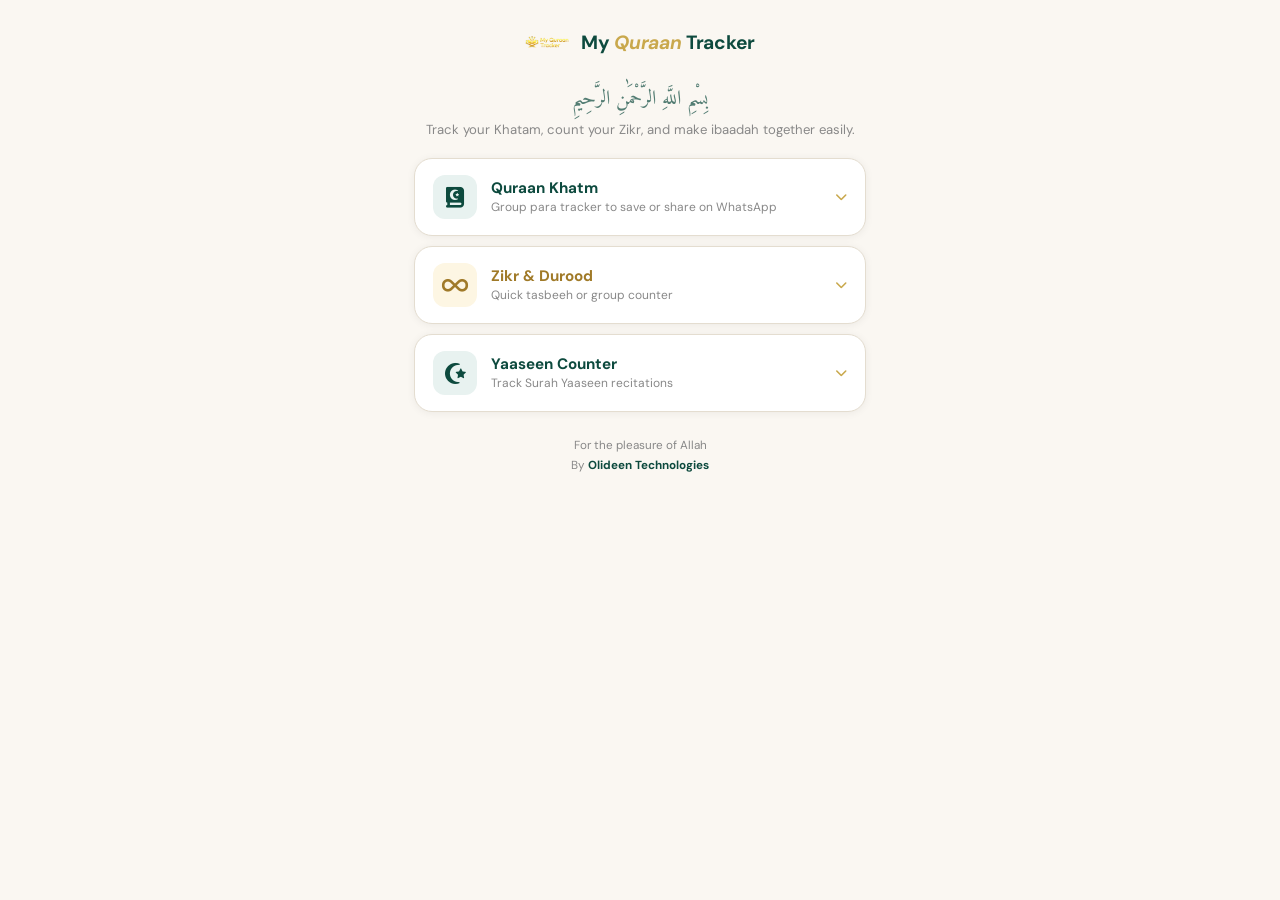
==== index.html @ 9ccf933b "khatm -> khatam WA message" ====
<!DOCTYPE html>
<html lang="en">
<head>
  <meta charset="UTF-8">
  <title>My Quraan Tracker</title>
  <meta name="viewport" content="width=device-width, initial-scale=1.0, maximum-scale=1.0, user-scalable=no, viewport-fit=cover">
  <meta name="description" content="Track your Quraan Khatm and Zikr with family — simple, free, no app needed.">
  <meta property="og:title" content="My Quraan Tracker">
  <meta property="og:description" content="Organise your group Khatm and Zikr counts in one place.">
  <meta property="og:image" content="https://myquraantracker.netlify.app/MQT_logo.png">
  <meta property="og:url" content="https://myquraantracker.netlify.app">
  <meta property="og:type" content="website">
  <meta name="twitter:card" content="summary">
  <meta name="twitter:title" content="My Quraan Tracker">
  <meta name="twitter:description" content="Organise your group Khatm and Zikr counts in one place.">
  <meta name="twitter:image" content="https://myquraantracker.netlify.app/MQT_logo.png">
  <link rel="canonical" href="https://myquraantracker.netlify.app">
  <link rel="icon" type="image/png" href="MQT_logo.png">
  <link rel="apple-touch-icon" href="MQT_logo.png">
  <link rel="stylesheet" href="https://cdnjs.cloudflare.com/ajax/libs/font-awesome/6.5.0/css/all.min.css">
  <link rel="preconnect" href="https://fonts.googleapis.com">
  <link rel="preconnect" href="https://fonts.gstatic.com" crossorigin>
  <link href="https://fonts.googleapis.com/css2?family=Amiri:ital,wght@0,400;0,700;1,400&family=DM+Sans:wght@400;500;600;700&display=swap" rel="stylesheet">
  <link rel="stylesheet" href="style.css">
</head>
<body>

  <header class="app-header fade-up">
    <img src="MQT_logo.png" alt="My Quraan Tracker">
    <h1>My <span>Quraan</span> Tracker</h1>
  </header>

  <div class="hero fade-up">
    <div class="hero-arabic">بِسْمِ اللَّهِ الرَّحْمَٰنِ الرَّحِيمِ</div>
    <div class="hero-sub">Track your Khatam, count your Zikr, and make ibaadah together easily.</div>
  </div>

  <main class="page-body">

    <!-- ══ KHATM ══ -->
    <div class="tool fade-up" id="tool-khatm">
      <div class="tool-trigger" onclick="toggleTool('khatm')">
        <div class="tool-icon teal"><i class="fas fa-book-quran"></i></div>
        <div class="tool-info">
          <div class="tool-name">Quraan Khatm</div>
          <div class="tool-tagline">Group para tracker to save or share on WhatsApp</div>
        </div>
        <div class="tool-chevron"><i class="fas fa-chevron-down"></i></div>
      </div>
      <div class="tool-content">
        <div class="tool-inner">

          <div id="khatm-form">
            <div class="tool-arabic">وَرَتِّلِ الْقُرْآنَ تَرْتِيلًا</div>
            <div class="divider"></div>
            <input type="text" class="field" id="khatmDesc" placeholder="Name your Khatm (e.g. Esale Sawaab)…">
            <button class="btn btn-teal" onclick="createKhatm()"><i class="fas fa-plus"></i> Create Khatam</button>
            <div id="myKhatmsWrap" class="hidden">
              <div class="section-label mt-sm">My Previous Khatams</div>
              <div id="myKhatmsList"></div>
            </div>
          </div>

          <div id="khatm-view" class="hidden">
            <div id="khatm-complete-banner" class="success-banner hidden mt-sm">
              <span class="arabic">اَلْحَمْدُ لِلَّه</span>
              <h3>Khatam Complete! 🤲</h3>
              <p>May Allah accept it from everyone. Aameen.</p>
            </div>
            <div class="khatm-info-title" id="khatm-view-title"></div>
            <div class="progress-wrap">
              <div class="progress-fill" id="khatm-progress-fill" style="width:0%"></div>
            </div>
            <div class="progress-meta">
              <span id="khatm-progress-text">0 of 30 paras done</span>
              <span id="khatm-progress-pct">0%</span>
            </div>
            <button class="btn btn-teal" onclick="saveKhatmToSupabase()"><i class="fas fa-floppy-disk"></i> Save</button>
            <div class="btn-row">
              <button class="btn btn-ghost btn-flex" id="copyKhatmBtn" onclick="copyKhatmLink()"><i class="fas fa-link"></i> Copy Link</button>
              <button class="btn btn-wa btn-flex" onclick="shareKhatmWhatsApp()"><i class="fab fa-whatsapp"></i> WhatsApp</button>
            </div>
            <p class="note">Share again after any update so everyone sees the latest.</p>
            <input type="text" class="field" id="khatm-name" placeholder="Your name…">
            <div class="section-label">30 Paras — tap to claim yours</div>
            <div class="paras-grid" id="paras-grid"></div>
            <button class="btn btn-ghost btn-full" onclick="resetKhatm()"><i class="fas fa-arrow-left"></i> Start New Khatm</button>
          </div>

        </div>
      </div>
    </div>

    <!-- ══ ZIKR ══ -->
    <div class="tool fade-up" id="tool-zikr">
      <div class="tool-trigger" onclick="toggleTool('zikr')">
        <div class="tool-icon gold"><i class="fas fa-infinity"></i></div>
        <div class="tool-info">
          <div class="tool-name gold-name">Zikr & Durood</div>
          <div class="tool-tagline">Quick tasbeeh or group counter</div>
        </div>
        <div class="tool-chevron"><i class="fas fa-chevron-down"></i></div>
      </div>
      <div class="tool-content">
        <div class="tool-inner">
          <div class="tool-arabic">اذْكُرُوا اللَّهَ ذِكْرًا كَثِيرًا</div>
          <div class="divider"></div>

          <div class="section-label">Quick Tasbeeh</div>
          <div class="tap-zone tap-zone-sm">
            <div class="big-number gold-num" id="standalone-count">0</div>
            <button class="tap-circle gold-tap" onclick="tapStandalone()">
              <i class="fas fa-hand-point-up tap-circle-icon"></i>
              TAP
            </button>
          </div>
          <div class="stat-row">
            <div class="stat-pill gold-pill">
              <span class="stat-val gold-val" id="standalone-session">0</span>
              <span class="stat-lbl">This Session</span>
            </div>
            <div class="stat-pill teal-pill">
              <span class="stat-val" id="standalone-saved">0</span>
              <span class="stat-lbl">Total Saved</span>
            </div>
          </div>
          <div class="btn-row">
            <button class="btn btn-gold btn-flex" onclick="saveStandalone()"><i class="fas fa-floppy-disk"></i> Save</button>
            <button class="btn btn-ghost" onclick="resetStandalone()"><i class="fas fa-rotate-left"></i> Reset</button>
          </div>

          <div class="divider divider-lg"></div>
          <div class="section-label">Group Counter</div>

          <div id="zikr-form">
            <input type="text" class="field" id="zikr-desc" placeholder="What are you counting? (e.g. Durood Ibrahim)…">
            <input type="number" class="field" id="zikr-target" placeholder="Target (e.g. 1000)…">
            <button class="btn btn-teal" onclick="createZikr()"><i class="fas fa-plus"></i> Create Group Counter</button>
          </div>

          <div id="zikr-view" class="hidden">
            <div class="zikr-title" id="zikr-view-title"></div>
            <div class="progress-wrap">
              <div class="progress-fill gold" id="zikr-progress-fill" style="width:0%"></div>
            </div>
            <div class="progress-meta">
              <span>Total: <strong id="zikr-total" class="c-teal">0</strong></span>
              <span id="zikr-pct">0%</span>
              <span>Target: <strong id="zikr-target-display" class="c-gold">0</strong></span>
            </div>
            <div class="tap-zone tap-zone-sm">
              <div class="big-number" id="zikr-session-count">0</div>
              <button class="tap-circle" onclick="tapZikr()">
                <i class="fas fa-hand-point-up tap-circle-icon"></i>
                TAP
              </button>
            </div>
            <input type="text" class="field field-center" id="zikr-name" placeholder="Your name…">
            <button class="btn btn-teal" onclick="saveZikrSession()"><i class="fas fa-floppy-disk"></i> Save My Count</button>
            <button class="btn btn-wa" onclick="shareZikrWhatsApp()"><i class="fab fa-whatsapp"></i> Share on WhatsApp</button>
            <p class="note">Share after saving so your family sees your updated count.</p>
            <div class="section-label">Contributions</div>
            <div id="zikr-contributions"><div class="empty-state">No contributions yet, then be the first!</div></div>
            <button class="btn btn-ghost btn-full" onclick="resetZikr()"><i class="fas fa-arrow-left"></i> New Group Counter</button>
          </div>

        </div>
      </div>
    </div>

    <!-- ══ YAASEEN ══ -->
    <div class="tool fade-up" id="tool-yaaseen">
      <div class="tool-trigger" onclick="toggleTool('yaaseen')">
        <div class="tool-icon teal"><i class="fas fa-star-and-crescent"></i></div>
        <div class="tool-info">
          <div class="tool-name">Yaaseen Counter</div>
          <div class="tool-tagline">Track Surah Yaaseen recitations</div>
        </div>
        <div class="tool-chevron"><i class="fas fa-chevron-down"></i></div>
      </div>
      <div class="tool-content">
        <div class="tool-inner">
          <div class="tool-arabic">يٰسٓ ۚ وَالْقُرْاٰنِ الْحَكِيْمِ</div>
          <div class="divider"></div>

          <div id="yaaseen-form">
            <input type="text" class="field" id="yaaseen-desc" placeholder="Intention (e.g. Esale Sawaab)…">
            <input type="number" class="field" id="yaaseen-target" placeholder="Target (e.g. 41, 100)…">
            <button class="btn btn-teal" onclick="createYaaseen()"><i class="fas fa-plus"></i> Create Yaaseen Counter</button>
          </div>

          <div id="yaaseen-view" class="hidden">
            <div class="yaaseen-title" id="yaaseen-view-title"></div>
            <div class="progress-wrap">
              <div class="progress-fill" id="yaaseen-progress-fill" style="width:0%"></div>
            </div>
            <div class="progress-meta">
              <span>Total: <strong id="yaaseen-total" class="c-teal">0</strong></span>
              <span>Target: <strong id="yaaseen-target-display" class="c-gold">0</strong></span>
            </div>
            <p class="note">Each tap = one full Surah Yaaseen</p>
            <div class="tap-zone tap-zone-sm">
              <div class="big-number" id="yaaseen-session">0</div>
              <button class="tap-circle" onclick="tapYaaseen()">
                <i class="fas fa-star-and-crescent tap-circle-icon"></i>
                TAP
              </button>
            </div>
            <input type="text" class="field field-center" id="yaaseen-name" placeholder="Your name…">
            <button class="btn btn-teal" onclick="saveYaaseenSession()"><i class="fas fa-floppy-disk"></i> Save My Count</button>
            <button class="btn btn-wa" onclick="shareYaaseenWhatsApp()"><i class="fab fa-whatsapp"></i> Share on WhatsApp</button>
            <p class="note">Share after saving so your family sees your updated count.</p>
            <div class="section-label">Contributions</div>
            <div id="yaaseen-contributions"><div class="empty-state">No contributions yet, then be the first!</div></div>
            <button class="btn btn-ghost btn-full" onclick="resetYaaseen()"><i class="fas fa-arrow-left"></i> New Yaaseen Counter</button>
          </div>

        </div>
      </div>
    </div>

  </main>

  <footer>
    For the pleasure of Allah<br>
    By <a href="https://olideen.co.za" target="_blank" rel="noopener" class="footer-link">Olideen Technologies</a>
  </footer>

<script src="config.js"></script>
<script>

var PARA_NAMES = [
  "Alif Lam Meem","Sayaqool","Tilkar Rusul","Lan Tana Loo",
  "Wal Mohsanat","La Yuhibbullah","Wa Iza Samiu","Wa Lau Annana",
  "Qalal Malao","Wa A'lamu","Ya'tazeroon","Wa Ma Min Dabbah",
  "Wa Ma Ubarri-u","Rubama","Subhanalazi","Qal Alam","Iqtaraba",
  "Qad Aflaha","Wa Qalallazina","A'man Khalaq","Utlu Ma Oohi-a",
  "Wa Man Yaqnut","Wa Mali-ya","Faman Azlamu","Elahe Yuraddu",
  "Ha Meem","Qala Fama Khatbukum","Qad Sami Allah","Tabarakallazi","Amma"
];

var APP_DOMAIN = (window.SUPABASE_CONFIG && window.SUPABASE_CONFIG.appDomain)
  ? window.SUPABASE_CONFIG.appDomain : 'https://myquraantracker.netlify.app';
var SB_URL = window.SUPABASE_CONFIG ? window.SUPABASE_CONFIG.url : '';
var SB_KEY = window.SUPABASE_CONFIG ? window.SUPABASE_CONFIG.key : '';

// ── DOM HELPERS ───────────────────────────────
function show(id) { document.getElementById(id).classList.remove('hidden'); }
function hide(id) { document.getElementById(id).classList.add('hidden'); }
function el(id)   { return document.getElementById(id); }

// ── SUPABASE ──────────────────────────────────
async function sbFetch(path, opts) {
  opts = opts || {};
  var res = await fetch(SB_URL + '/rest/v1/' + path, Object.assign({}, opts, {
    headers: Object.assign({
      'apikey': SB_KEY, 'Authorization': 'Bearer ' + SB_KEY,
      'Content-Type': 'application/json',
      'Prefer': opts.prefer || 'return=representation'
    }, opts.headers || {})
  }));
  if (!res.ok) { var e = await res.text(); throw new Error(e); }
  var t = await res.text(); return t ? JSON.parse(t) : null;
}

// ── UTILS ─────────────────────────────────────
function getParam(n) { return new URLSearchParams(window.location.search).get(n); }
function generateCode() { return Math.random().toString(36).substring(2,7).toUpperCase(); }

function getSATimestamp() {
  var d = new Intl.DateTimeFormat('en-ZA', {
    timeZone: 'Africa/Johannesburg',
    day: '2-digit', month: 'short', year: '2-digit',
    hour: '2-digit', minute: '2-digit', hour12: false
  }).formatToParts(new Date());
  var p = {}; d.forEach(function(x){ p[x.type] = x.value; });
  return p.day+' '+p.month+' '+p.year+' @ '+p.hour+':'+p.minute+' (South Africa Standard Time)';
}

function waShare(msg, link) {
  window.open('https://wa.me/?text=' + encodeURIComponent(msg + '\n' + link), '_blank');
}

function loading(btn, msg) {
  if (!btn) return;
  btn._orig = btn.innerHTML;
  btn.innerHTML = '<i class="fas fa-spinner fa-spin"></i> ' + (msg || 'Please wait…');
  btn.disabled = true;
}

function loaded(btn) {
  if (!btn) return;
  btn.innerHTML = btn._orig || 'Done';
  btn.disabled = false;
}

// ── ACCORDION ─────────────────────────────────
function toggleTool(name) {
  var toolEl = document.getElementById('tool-' + name);
  var open = toolEl.classList.contains('open');
  document.querySelectorAll(".tool").forEach(function(t){ t.classList.remove('open'); });
  if (!open) toolEl.classList.add('open');
}

// ══════════════════════════════════════════════
//  KHATM
// ══════════════════════════════════════════════
var activeKhatm = null;

async function createKhatm() {
  var desc = el('khatmDesc').value.trim();
  if (!desc) { alert('Please enter a name for your Khatm.'); return; }
  var btn = document.querySelector('#khatm-form .btn-teal');
  loading(btn, 'Creating…');
  var id = generateCode();
  var paras = Array.from({length:30}, function(_,i){ return {number:i+1, assignedTo:'', completed:false}; });
  try {
    await sbFetch('khatms', { method:'POST', prefer:'return=minimal', body: JSON.stringify({id, description:desc, paras}) });
    activeKhatm = {id, description:desc, paras};
    window.history.replaceState({}, '', '?k='+id);
    showKhatmView(activeKhatm);
    saveKhatmLocal(activeKhatm);
  } catch(e) { alert('Could not create Khatm. Check your connection.'); }
  loaded(btn);
}

function showKhatmView(khatm) {
  hide('khatm-form'); show('khatm-view'); renderKhatm(khatm);
}

function resetKhatm() {
  activeKhatm = null;
  window.history.replaceState({}, '', window.location.pathname);
  show('khatm-form'); hide('khatm-view');
  el('khatmDesc').value = '';
  loadMyKhatms();
}

function renderKhatm(khatm) {
  el('khatm-view-title').textContent = khatm.description;
  var done = khatm.paras.filter(function(p){ return p.completed; }).length;
  var pct = Math.round((done/30)*100);
  el('khatm-progress-fill').style.width = pct + '%';
  el('khatm-progress-text').textContent = done + ' of 30 paras done';
  el('khatm-progress-pct').textContent  = pct + '%';
  var banner = el('khatm-complete-banner');
  done === 30 ? banner.classList.remove('hidden') : banner.classList.add('hidden');
  el('paras-grid').innerHTML = khatm.paras.map(function(p) {
    if (p.completed) return '<div class="para-tile completed">'
      +'<span class="para-num">'+p.number+'</span>'
      +'<span class="para-name">'+PARA_NAMES[p.number-1]+'</span>'
      +'<span class="para-tick"><i class="fas fa-check"></i></span>'
      +'<span class="para-who">'+p.assignedTo+'</span></div>';
    if (p.assignedTo) return '<div class="para-tile assigned" onclick="markParaDone('+p.number+')">'
      +'<span class="para-num">'+p.number+'</span>'
      +'<span class="para-name">'+PARA_NAMES[p.number-1]+'</span>'
      +'<span class="para-who">'+p.assignedTo+'</span>'
      +'<span class="para-hint" style="color:var(--gold-dark)">Tap → done</span></div>';
    return '<div class="para-tile available" onclick="claimPara('+p.number+')">'
      +'<span class="para-num">'+p.number+'</span>'
      +'<span class="para-name">'+PARA_NAMES[p.number-1]+'</span>'
      +'<span class="para-hint" style="color:var(--teal-mid)">Tap to claim</span></div>';
  }).join('');
}

async function claimPara(num) {
  if (!activeKhatm) return;
  var name = el('khatm-name').value.trim();
  if (!name) { alert('Please enter your name first!'); el('khatm-name').focus(); return; }
  var para = activeKhatm.paras.find(function(p){ return p.number===num; });
  if (!para || para.assignedTo) return;
  para.assignedTo = name;
  renderKhatm(activeKhatm);
  try {
    await sbFetch('khatms?id=eq.'+activeKhatm.id, { method:'PATCH', prefer:'return=minimal', body: JSON.stringify({paras:activeKhatm.paras}) });
    saveKhatmLocal(activeKhatm);
  } catch(e) { para.assignedTo = ''; renderKhatm(activeKhatm); alert('Could not claim para. Please try again.'); }
}

async function markParaDone(num) {
  if (!activeKhatm) return;
  if (!confirm('Mark Para '+num+' as complete?')) return;
  var para = activeKhatm.paras.find(function(p){ return p.number===num; });
  if (!para) return;
  para.completed = true;
  renderKhatm(activeKhatm);
  try {
    await sbFetch('khatms?id=eq.'+activeKhatm.id, { method:'PATCH', prefer:'return=minimal', body: JSON.stringify({paras:activeKhatm.paras}) });
    saveKhatmLocal(activeKhatm);
  } catch(e) { para.completed = false; renderKhatm(activeKhatm); alert('Could not mark as done. Please try again.'); }
}

async function saveKhatmToSupabase() {
  if (!activeKhatm) return;
  var btn = document.querySelector('#khatm-view .btn-teal');
  loading(btn, 'Saving…');
  try {
    await sbFetch('khatms?id=eq.'+activeKhatm.id, { method:'PATCH', prefer:'return=minimal', body: JSON.stringify({paras:activeKhatm.paras}) });
    saveKhatmLocal(activeKhatm);
    btn.innerHTML = '<i class="fas fa-check"></i> Saved!';
    setTimeout(function(){ loaded(btn); btn.innerHTML = '<i class="fas fa-floppy-disk"></i> Save'; }, 1800);
  } catch(e) { alert('Could not save. Please try again.'); loaded(btn); }
}

function shareKhatmWhatsApp() {
  if (!activeKhatm) return;
  var done = activeKhatm.paras.filter(function(p){ return p.completed; }).length;
  var msg = '*'+activeKhatm.description+'* — Quraan Khatam\n'
    + done+' of 30 paras completed as of '+getSATimestamp()+'\n\n'
    + 'Please click the link to claim your para.';
  waShare(msg, APP_DOMAIN+'/?k='+activeKhatm.id);
}

function copyKhatmLink() {
  if (!activeKhatm) return;
  var btn = el('copyKhatmBtn');
  navigator.clipboard.writeText(APP_DOMAIN+'/?k='+activeKhatm.id).then(function(){
    btn.innerHTML = '<i class="fas fa-check"></i> Copied!';
    setTimeout(function(){ btn.innerHTML = '<i class="fas fa-link"></i> Copy Link'; }, 1800);
  });
}

function saveKhatmLocal(khatm) {
  var all = JSON.parse(localStorage.getItem('mqt_khatms') || '[]');
  var idx = all.findIndex(function(k){ return k.id===khatm.id; });
  var entry = {id:khatm.id, description:khatm.description, paras:khatm.paras};
  if (idx >= 0) all[idx] = entry; else all.push(entry);
  localStorage.setItem('mqt_khatms', JSON.stringify(all));
}

function loadMyKhatms() {
  var all = JSON.parse(localStorage.getItem('mqt_khatms') || '[]');
  var wrap = el('myKhatmsWrap');
  if (!all.length) { wrap.classList.add('hidden'); return; }
  wrap.classList.remove('hidden');
  el('myKhatmsList').innerHTML = all.map(function(k){
    var done = k.paras.filter(function(p){ return p.completed; }).length;
    var pct  = Math.round((done/30)*100);
    return '<div class="khatm-row" onclick="loadKhatmById(\''+k.id+'\')">'
      +'<div class="khatm-row-icon"><i class="fas fa-book-quran"></i></div>'
      +'<div style="flex:1"><div class="khatm-row-name">'+k.description+'</div>'
      +'<div class="khatm-row-meta">'+done+'/30 paras done</div>'
      +'<div class="progress-wrap"><div class="progress-fill" style="width:'+pct+'%"></div></div></div>'
      +'<div class="khatm-row-pct">'+pct+'%</div></div>';
  }).join('');
}

async function loadKhatmById(id) {
  document.querySelectorAll('.tool').forEach(function(t){ t.classList.remove('open'); });
  el('tool-khatm').classList.add('open');
  hide('khatm-form'); show('khatm-view');
  el('khatm-view-title').textContent = 'Loading…';
  try {
    var rows = await sbFetch('khatms?id=eq.'+id+'&select=*');
    if (!rows || !rows.length) { alert('Khatm not found.'); resetKhatm(); return; }
    activeKhatm = rows[0];
    window.history.replaceState({}, '', '?k='+id);
    saveKhatmLocal(activeKhatm);
    renderKhatm(activeKhatm);
  } catch(e) { alert('Could not load Khatm. Check your connection.'); resetKhatm(); }
}

// ══════════════════════════════════════════════
//  ZIKR — standalone (localStorage)
// ══════════════════════════════════════════════
var standaloneSession = 0;

function tapStandalone() {
  standaloneSession++;
  var e = el('standalone-count');
  e.textContent = standaloneSession.toLocaleString();
  e.classList.add('pop'); setTimeout(function(){ e.classList.remove('pop'); }, 200);
  el('standalone-session').textContent = standaloneSession.toLocaleString();
}

function saveStandalone() {
  var prev = parseInt(localStorage.getItem('mqt_standalone_total') || '0');
  var total = prev + standaloneSession;
  localStorage.setItem('mqt_standalone_total', total);
  standaloneSession = 0;
  el('standalone-count').textContent = el('standalone-session').textContent = '0';
  el('standalone-saved').textContent = total.toLocaleString();
}

function resetStandalone() {
  if (!confirm('Reset all counts?')) return;
  standaloneSession = 0;
  localStorage.removeItem('mqt_standalone_total');
  ['standalone-count','standalone-session','standalone-saved'].forEach(function(id){
    el(id).textContent = '0';
  });
}

// ══════════════════════════════════════════════
//  ZIKR — group (Supabase)
// ══════════════════════════════════════════════
var zikrSession = 0, currentZikr = null;

async function createZikr() {
  var desc = el('zikr-desc').value.trim();
  var target = parseInt(el('zikr-target').value) || 100;
  if (!desc) { alert('Please enter what you are counting.'); return; }
  var btn = document.querySelector('#zikr-form .btn-teal');
  loading(btn, 'Creating…');
  var id = generateCode();
  try {
    await sbFetch('zikr_counters', { method:'POST', prefer:'return=minimal', body: JSON.stringify({id, description:desc, target, total:0, contributions:[]}) });
    currentZikr = {id, description:desc, target, total:0, contributions:[]};
    window.history.replaceState({}, '', '?z='+id);
    hide('zikr-form'); show('zikr-view');
    renderZikr(currentZikr);
  } catch(e) { alert('Could not create counter. Check your connection.'); }
  loaded(btn);
}

function resetZikr() {
  currentZikr = null; zikrSession = 0;
  window.history.replaceState({}, '', window.location.pathname);
  show('zikr-form'); hide('zikr-view');
  el('zikr-desc').value = el('zikr-target').value = '';
  el('zikr-session-count').textContent = '0';
}

function renderZikr(z) {
  el('zikr-view-title').textContent     = z.description;
  el('zikr-total').textContent          = z.total.toLocaleString();
  el('zikr-target-display').textContent = z.target.toLocaleString();
  var pct = Math.min(100, Math.round((z.total/z.target)*100));
  el('zikr-progress-fill').style.width  = pct+'%';
  el('zikr-pct').textContent            = pct+'%';
  el('zikr-contributions').innerHTML = z.contributions.length === 0
    ? '<div class="empty-state">No contributions yet — be the first!</div>'
    : z.contributions.map(function(c){
        return '<div class="contrib-item"><span class="contrib-name">'+c.name+'</span><span class="contrib-count">'+c.count.toLocaleString()+'</span></div>';
      }).join('');
}

function tapZikr() {
  zikrSession++;
  var e = el('zikr-session-count');
  e.textContent = zikrSession.toLocaleString();
  e.classList.add('pop'); setTimeout(function(){ e.classList.remove('pop'); }, 200);
}

async function saveZikrSession() {
  if (zikrSession===0) { alert('Tap first!'); return; }
  if (!currentZikr) return;
  var name = el('zikr-name').value.trim() || 'Anonymous';
  var btn = document.querySelector('#zikr-view .btn-teal');
  loading(btn, 'Saving…');
  currentZikr.total += zikrSession;
  var ex = currentZikr.contributions.find(function(c){ return c.name===name; });
  if (ex) ex.count += zikrSession;
  else currentZikr.contributions.push({name, count:zikrSession});
  var saved = zikrSession; zikrSession = 0;
  el('zikr-session-count').textContent = '0';
  renderZikr(currentZikr);
  try {
    await sbFetch('zikr_counters?id=eq.'+currentZikr.id, { method:'PATCH', prefer:'return=minimal', body: JSON.stringify({total:currentZikr.total, contributions:currentZikr.contributions}) });
  } catch(e) {
    currentZikr.total -= saved;
    if (ex) ex.count -= saved; else currentZikr.contributions.pop();
    zikrSession = saved; el('zikr-session-count').textContent = saved.toLocaleString();
    renderZikr(currentZikr); alert('Could not save. Please try again.');
  }
  loaded(btn);
}

function shareZikrWhatsApp() {
  if (!currentZikr) return;
  var msg = '*'+currentZikr.description+'* — Group Zikr\n'
    + currentZikr.total.toLocaleString()+' of '+currentZikr.target.toLocaleString()+' completed as of '+getSATimestamp()+'\n\n'
    + 'Please click the link to add your count.';
  waShare(msg, APP_DOMAIN+'/?z='+currentZikr.id);
}

// ══════════════════════════════════════════════
//  YAASEEN (Supabase)
// ══════════════════════════════════════════════
var yaaseenSession = 0, currentYaaseen = null;

async function createYaaseen() {
  var desc = el('yaaseen-desc').value.trim();
  var target = parseInt(el('yaaseen-target').value) || 41;
  if (!desc) { alert('Please enter a description.'); return; }
  var btn = document.querySelector('#yaaseen-form .btn-teal');
  loading(btn, 'Creating…');
  var id = generateCode();
  try {
    await sbFetch('yaaseen_counters', { method:'POST', prefer:'return=minimal', body: JSON.stringify({id, description:desc, target, total:0, contributions:[]}) });
    currentYaaseen = {id, description:desc, target, total:0, contributions:[]};
    window.history.replaceState({}, '', '?y='+id);
    hide('yaaseen-form'); show('yaaseen-view');
    renderYaaseen(currentYaaseen);
  } catch(e) { alert('Could not create counter. Check your connection.'); }
  loaded(btn);
}

function resetYaaseen() {
  currentYaaseen = null; yaaseenSession = 0;
  window.history.replaceState({}, '', window.location.pathname);
  show('yaaseen-form'); hide('yaaseen-view');
  el('yaaseen-desc').value = el('yaaseen-target').value = '';
  el('yaaseen-session').textContent = '0';
}

function renderYaaseen(y) {
  el('yaaseen-view-title').textContent     = y.description;
  el('yaaseen-total').textContent          = y.total;
  el('yaaseen-target-display').textContent = y.target;
  el('yaaseen-progress-fill').style.width  = Math.min(100, Math.round((y.total/y.target)*100))+'%';
  el('yaaseen-contributions').innerHTML = y.contributions.length === 0
    ? '<div class="empty-state">No contributions yet — be the first!</div>'
    : y.contributions.map(function(c){
        return '<div class="contrib-item"><span class="contrib-name">'+c.name+'</span><span class="contrib-count">'+c.count+'</span></div>';
      }).join('');
}

function tapYaaseen() {
  yaaseenSession++;
  var e = el('yaaseen-session');
  e.textContent = yaaseenSession;
  e.classList.add('pop'); setTimeout(function(){ e.classList.remove('pop'); }, 200);
}

async function saveYaaseenSession() {
  if (yaaseenSession===0) { alert('Tap first!'); return; }
  if (!currentYaaseen) return;
  var name = el('yaaseen-name').value.trim() || 'Anonymous';
  var btn = document.querySelector('#yaaseen-view .btn-teal');
  loading(btn, 'Saving…');
  currentYaaseen.total += yaaseenSession;
  var ex = currentYaaseen.contributions.find(function(c){ return c.name===name; });
  if (ex) ex.count += yaaseenSession;
  else currentYaaseen.contributions.push({name, count:yaaseenSession});
  var saved = yaaseenSession; yaaseenSession = 0;
  el('yaaseen-session').textContent = '0';
  renderYaaseen(currentYaaseen);
  try {
    await sbFetch('yaaseen_counters?id=eq.'+currentYaaseen.id, { method:'PATCH', prefer:'return=minimal', body: JSON.stringify({total:currentYaaseen.total, contributions:currentYaaseen.contributions}) });
  } catch(e) {
    currentYaaseen.total -= saved;
    if (ex) ex.count -= saved; else currentYaaseen.contributions.pop();
    yaaseenSession = saved; el('yaaseen-session').textContent = saved;
    renderYaaseen(currentYaaseen); alert('Could not save. Please try again.');
  }
  loaded(btn);
}

function shareYaaseenWhatsApp() {
  if (!currentYaaseen) return;
  var msg = '*'+currentYaaseen.description+'* — Yaaseen Counter\n'
    + currentYaaseen.total+' of '+currentYaaseen.target+' completed as of '+getSATimestamp()+'\n\n'
    + 'Please click the link to add your count.';
  waShare(msg, APP_DOMAIN+'/?y='+currentYaaseen.id);
}

// ══════════════════════════════════════════════
//  INIT
// ══════════════════════════════════════════════
window.addEventListener('DOMContentLoaded', async function() {

  el('standalone-saved').textContent = (parseInt(localStorage.getItem('mqt_standalone_total') || '0')).toLocaleString();
  loadMyKhatms();

  var kParam = getParam('k'), zParam = getParam('z'), yParam = getParam('y');

  if (kParam) {
    el('tool-khatm').classList.add('open');
    hide('khatm-form'); show('khatm-view');
    el('khatm-view-title').textContent = 'Loading…';
    try {
      var rows = await sbFetch('khatms?id=eq.'+kParam+'&select=*');
      if (rows && rows.length) { activeKhatm = rows[0]; saveKhatmLocal(activeKhatm); renderKhatm(activeKhatm); }
      else el('khatm-view-title').textContent = 'Khatm not found.';
    } catch(e) { el('khatm-view-title').textContent = 'Could not load. Check your connection.'; }

  } else if (zParam) {
    el('tool-zikr').classList.add('open');
    hide('zikr-form'); show('zikr-view');
    el('zikr-view-title').textContent = 'Loading…';
    try {
      var zRows = await sbFetch('zikr_counters?id=eq.'+zParam+'&select=*');
      if (zRows && zRows.length) { currentZikr = zRows[0]; renderZikr(currentZikr); }
      else el('zikr-view-title').textContent = 'Counter not found.';
    } catch(e) { el('zikr-view-title').textContent = 'Could not load. Check your connection.'; }

  } else if (yParam) {
    el('tool-yaaseen').classList.add('open');
    hide('yaaseen-form'); show('yaaseen-view');
    el('yaaseen-view-title').textContent = 'Loading…';
    try {
      var yRows = await sbFetch('yaaseen_counters?id=eq.'+yParam+'&select=*');
      if (yRows && yRows.length) { currentYaaseen = yRows[0]; renderYaaseen(currentYaaseen); }
      else el('yaaseen-view-title').textContent = 'Counter not found.';
    } catch(e) { el('yaaseen-view-title').textContent = 'Could not load. Check your connection.'; }
  }

});
</script>
</body>
</html>
---- style.css ----
/* ── RESET & ROOT ── */
*, *::before, *::after { box-sizing: border-box; margin: 0; padding: 0; }

:root {
  --teal:       #0D4A3E;
  --teal-mid:   #155c4e;
  --teal-soft:  #e8f2f0;
  --gold:       #C9A84C;
  --gold-dark:  #a07a28;
  --gold-soft:  #fdf6e3;
  --cream:      #FAF7F2;
  --cream-dark: #f0ebe0;
  --border:     #e4ddd0;
  --text:       #1c1c1c;
  --text-soft:  #888;
  --white:      #ffffff;
  --wa:         #25D366;
  --r-lg:       18px;
  --r-md:       12px;
  --shadow:     0 2px 20px rgba(13,74,62,0.08);
  --shadow-sm:  0 1px 8px rgba(0,0,0,0.06);
}

/* ── BASE ── */
html { scroll-behavior: smooth; }

body {
  background: var(--cream);
  color: var(--text);
  font-family: 'DM Sans', system-ui, sans-serif;
  min-height: 100dvh;
  display: flex;
  flex-direction: column;
  align-items: center;
  padding-bottom: 40px;
}

/* ── HEADER ── */
.app-header {
  width: 100%;
  max-width: 480px;
  padding: 20px 20px 0;
  display: flex;
  align-items: center;
  justify-content: center;
  gap: 12px;
}

.app-header img { width: 44px; height: 44px; object-fit: contain; }

.app-header h1 {
  font-size: 1.2rem;
  font-weight: 700;
  color: var(--teal);
  letter-spacing: -0.3px;
}

.app-header h1 span { color: var(--gold); font-style: italic; }

/* ── HERO ── */
.hero {
  width: 100%;
  max-width: 480px;
  padding: 18px 20px 20px;
  text-align: center;
}

.hero-arabic {
  font-family: 'Amiri', serif;
  font-size: 1.25rem;
  color: var(--teal);
  opacity: 0.7;
  direction: rtl;
  margin-bottom: 4px;
}

.hero-sub { font-size: 0.82rem; color: var(--text-soft); margin-top: 4px; }

/* ── PAGE BODY ── */
.page-body {
  width: 100%;
  max-width: 480px;
  padding: 0 14px;
  display: flex;
  flex-direction: column;
  gap: 10px;
}

/* ── TOOL ACCORDION ── */
.tool {
  background: var(--white);
  border-radius: var(--r-lg);
  box-shadow: var(--shadow-sm);
  border: 1.5px solid var(--border);
  overflow: hidden;
  transition: border-color 0.2s, box-shadow 0.2s;
}

.tool.open { border-color: var(--gold); box-shadow: var(--shadow); }

.tool-trigger {
  display: flex;
  align-items: center;
  gap: 14px;
  padding: 16px 18px;
  cursor: pointer;
  user-select: none;
  -webkit-tap-highlight-color: transparent;
}

.tool-icon {
  width: 44px;
  height: 44px;
  border-radius: var(--r-md);
  display: flex;
  align-items: center;
  justify-content: center;
  font-size: 1.3rem;
  flex-shrink: 0;
}

.tool-icon.teal { background: var(--teal-soft); color: var(--teal); }
.tool-icon.gold { background: var(--gold-soft); color: var(--gold-dark); }

.tool-info { flex: 1; }

.tool-name { font-size: 0.95rem; font-weight: 700; color: var(--teal); line-height: 1.2; }
.tool-name.gold-name { color: var(--gold-dark); }
.tool-tagline { font-size: 0.75rem; color: var(--text-soft); margin-top: 2px; }

.tool-chevron { font-size: 0.75rem; color: var(--gold); transition: transform 0.25s ease; flex-shrink: 0; }
.tool.open .tool-chevron { transform: rotate(180deg); }

.tool-content { max-height: 0; overflow: hidden; transition: max-height 0.38s cubic-bezier(0.4,0,0.2,1); }
.tool.open .tool-content { max-height: 3000px; }

.tool-inner { padding: 4px 18px 20px; border-top: 1px solid var(--cream-dark); }

.tool-arabic {
  font-family: 'Amiri', serif;
  font-size: 1rem;
  color: var(--teal);
  opacity: 0.6;
  direction: rtl;
  text-align: center;
  padding: 10px 0 6px;
}

/* ── UTILITIES ── */
.divider { height: 1px; background: var(--cream-dark); margin: 4px 0 6px; }
.divider-lg { margin: 14px 0 10px; }

.section-label {
  font-size: 0.7rem;
  font-weight: 700;
  color: var(--text-soft);
  text-transform: uppercase;
  letter-spacing: 0.1em;
  padding: 4px 0 2px;
}

.note {
  font-size: 0.75rem;
  color: var(--text-soft);
  text-align: center;
  padding: 4px 0 8px;
  line-height: 1.5;
}

/* ── INPUTS ── */
.field {
  width: 100%;
  padding: 11px 14px;
  border: 1.5px solid var(--border);
  border-radius: var(--r-md);
  font-family: 'DM Sans', sans-serif;
  font-size: 0.88rem;
  color: var(--text);
  background: var(--cream);
  outline: none;
  transition: border-color 0.2s;
  margin-bottom: 8px;
}

.field:focus { border-color: var(--gold); }
.field::placeholder { color: var(--text-soft); }
.field-center { text-align: center; }

/* ── BUTTONS ── */
.btn {
  display: inline-flex;
  align-items: center;
  justify-content: center;
  gap: 7px;
  width: 100%;
  padding: 12px 18px;
  border-radius: var(--r-md);
  border: none;
  font-family: 'DM Sans', sans-serif;
  font-size: 0.88rem;
  font-weight: 600;
  cursor: pointer;
  transition: opacity 0.15s, transform 0.1s;
  -webkit-tap-highlight-color: transparent;
  margin-bottom: 6px;
}

.btn:active { opacity: 0.82; transform: scale(0.98); }

.btn-teal  { background: var(--teal);  color: #fff; }
.btn-gold  { background: var(--gold);  color: #fff; }
.btn-wa    { background: var(--wa);    color: #fff; }
.btn-ghost {
  background: transparent;
  color: var(--teal);
  border: 1.5px solid var(--border);
  width: auto;
  flex: 1;
}
.btn-full  { width: 100%; }
.btn-flex  { flex: 1; margin-bottom: 0; }

.btn-row { display: flex; gap: 8px; margin-bottom: 6px; }
.btn-row .btn { margin-bottom: 0; }

/* ── PROGRESS ── */
.progress-wrap {
  height: 7px;
  background: var(--cream-dark);
  border-radius: 99px;
  overflow: hidden;
  margin: 10px 0 4px;
}

.progress-fill {
  height: 100%;
  background: var(--teal);
  border-radius: 99px;
  transition: width 0.5s ease;
}

.progress-fill.gold { background: var(--gold); }

.progress-meta {
  display: flex;
  justify-content: space-between;
  font-size: 0.73rem;
  color: var(--text-soft);
  margin-bottom: 10px;
}

/* ── KHATM ── */
.khatm-info-title {
  font-family: 'Amiri', serif;
  font-size: 1.3rem;
  font-weight: 700;
  color: var(--teal);
  margin: 10px 0 2px;
}

.paras-grid {
  display: grid;
  grid-template-columns: repeat(3, 1fr);
  gap: 7px;
  margin: 10px 0;
}

.para-tile {
  border-radius: 10px;
  padding: 8px 6px;
  text-align: center;
  cursor: pointer;
  transition: transform 0.12s, opacity 0.12s;
  -webkit-tap-highlight-color: transparent;
  border: 1.5px solid transparent;
}

.para-tile:active { transform: scale(0.94); }
.para-tile.available  { background: var(--teal-soft); border-color: rgba(13,74,62,0.12); }
.para-tile.assigned   { background: var(--gold-soft); border-color: rgba(201,168,76,0.25); }
.para-tile.completed  { background: var(--teal); cursor: default; }

.para-num { font-size: 0.95rem; font-weight: 700; display: block; }
.para-tile.available  .para-num { color: var(--teal); }
.para-tile.assigned   .para-num { color: var(--gold-dark); }
.para-tile.completed  .para-num { color: rgba(255,255,255,0.7); }

.para-name { font-size: 0.58rem; display: block; margin-top: 2px; line-height: 1.2; }
.para-tile.available  .para-name { color: var(--teal-mid); }
.para-tile.assigned   .para-name { color: var(--gold-dark); }
.para-tile.completed  .para-name { color: rgba(255,255,255,0.6); }

.para-who { font-size: 0.6rem; font-weight: 600; display: block; margin-top: 3px; white-space: nowrap; overflow: hidden; text-overflow: ellipsis; }
.para-tile.assigned  .para-who { color: var(--gold-dark); }
.para-tile.completed .para-who { color: #fff; }

.para-tick { font-size: 0.9rem; color: var(--gold); display: block; }
.para-hint { font-size: 0.55rem; font-weight: 700; margin-top: 2px; display: block; }
.para-tile.available .para-hint { color: var(--teal-mid); }
.para-tile.assigned  .para-hint { color: var(--gold-dark); }

/* ── KHATM HISTORY ROWS ── */
.khatm-row {
  display: flex;
  align-items: center;
  gap: 12px;
  padding: 12px 0;
  border-bottom: 1px solid var(--cream-dark);
  cursor: pointer;
}

.khatm-row:last-child { border-bottom: none; }

.khatm-row-icon {
  width: 36px;
  height: 36px;
  background: var(--teal-soft);
  border-radius: 10px;
  display: flex;
  align-items: center;
  justify-content: center;
  color: var(--teal);
  flex-shrink: 0;
}

.khatm-row-name { font-size: 0.88rem; font-weight: 600; color: var(--teal); }
.khatm-row-meta { font-size: 0.73rem; color: var(--text-soft); margin-top: 1px; }
.khatm-row-pct  { font-size: 0.8rem; font-weight: 700; color: var(--gold-dark); margin-left: auto; flex-shrink: 0; }

/* ── TAP ZONE ── */
.tap-zone {
  display: flex;
  flex-direction: column;
  align-items: center;
  gap: 10px;
  padding: 16px 0 12px;
}

.tap-zone-sm { padding: 12px 0 8px; }

.big-number {
  font-size: 3.5rem;
  font-weight: 700;
  color: var(--teal);
  line-height: 1;
  transition: transform 0.12s;
}

.big-number.gold-num { color: var(--gold-dark); }
.big-number.pop { transform: scale(1.18); }

.tap-circle {
  width: 88px;
  height: 88px;
  border-radius: 50%;
  border: none;
  background: var(--teal);
  color: #fff;
  font-family: 'DM Sans', sans-serif;
  font-size: 1rem;
  font-weight: 700;
  cursor: pointer;
  display: flex;
  flex-direction: column;
  align-items: center;
  justify-content: center;
  gap: 4px;
  -webkit-tap-highlight-color: transparent;
  transition: transform 0.1s, opacity 0.1s;
  box-shadow: 0 4px 18px rgba(13,74,62,0.3);
}

.tap-circle:active { transform: scale(0.91); opacity: 0.85; }
.tap-circle.gold-tap { background: var(--gold); box-shadow: 0 4px 18px rgba(201,168,76,0.35); }
.tap-circle-icon { font-size: 1.3rem; }

/* ── STATS ── */
.stat-row { display: flex; gap: 8px; margin-bottom: 10px; }

.stat-pill { flex: 1; border-radius: var(--r-md); padding: 10px; text-align: center; }
.teal-pill { background: var(--teal-soft); }
.gold-pill  { background: var(--gold-soft); }

.stat-val { font-size: 1.3rem; font-weight: 700; color: var(--teal); display: block; }
.stat-val.gold-val { color: var(--gold-dark); }
.stat-lbl { font-size: 0.68rem; color: var(--text-soft); }

/* ── CONTRIBUTIONS ── */
.contrib-item {
  display: flex;
  justify-content: space-between;
  align-items: center;
  padding: 9px 0;
  border-bottom: 1px solid var(--cream-dark);
  font-size: 0.85rem;
}

.contrib-item:last-child { border-bottom: none; }
.contrib-name { font-weight: 600; color: var(--text); }
.contrib-count {
  font-weight: 700;
  color: var(--teal);
  background: var(--teal-soft);
  border-radius: 20px;
  padding: 2px 10px;
  font-size: 0.8rem;
}

/* ── BANNERS ── */
.success-banner {
  background: var(--teal);
  border-radius: var(--r-lg);
  padding: 18px;
  text-align: center;
  color: #fff;
  margin-bottom: 4px;
}

.success-banner .arabic { font-family: 'Amiri', serif; font-size: 1.4rem; opacity: 0.8; display: block; direction: rtl; }
.success-banner h3 { font-size: 1rem; margin: 4px 0 2px; }
.success-banner p  { font-size: 0.8rem; opacity: 0.8; }

.empty-state { text-align: center; padding: 18px 0 8px; color: var(--text-soft); font-size: 0.82rem; }

/* ── ZIKR TITLE ── */
.zikr-title { font-family: 'Amiri', serif; font-size: 1.1rem; font-weight: 700; color: var(--gold-dark); margin-bottom: 6px; }
.yaaseen-title { font-family: 'Amiri', serif; font-size: 1.1rem; font-weight: 700; color: var(--teal); margin-bottom: 6px; }

/* ── FOOTER ── */
footer {
  width: 100%;
  max-width: 480px;
  text-align: center;
  padding: 24px 20px 0;
  font-size: 0.73rem;
  color: var(--text-soft);
  line-height: 1.7;
}

footer strong { color: var(--teal); }

/* ── ANIMATION ── */
@keyframes fadeUp {
  from { opacity: 0; transform: translateY(14px); }
  to   { opacity: 1; transform: translateY(0); }
}

.fade-up { animation: fadeUp 0.4s ease both; }

/* ── HELPERS ── */
.hidden   { display: none; }
.mt-sm    { margin-top: 8px; }
.c-teal   { color: var(--teal); }
.c-gold   { color: var(--gold-dark); }

/* khatm history row progress */
.khatm-row .progress-wrap { margin-top: 4px; height: 5px; }

.footer-link {
  color: var(--teal);
  font-weight: 700;
  text-decoration: none;
}
.footer-link:hover { text-decoration: underline; }
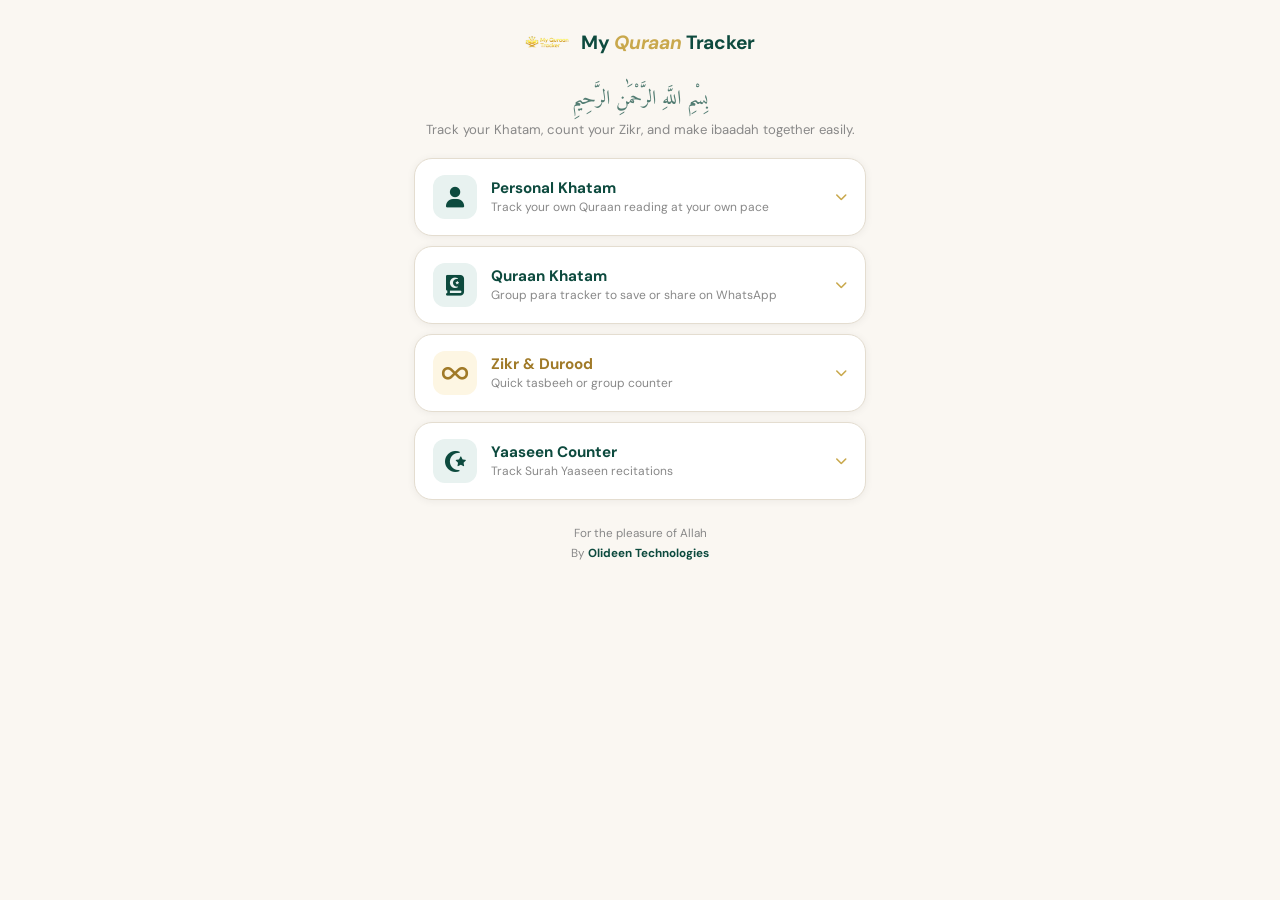
==== commit 1d149378: "added personal khatam feature" ====
--- a/index.html
+++ b/index.html
@@ -4,15 +4,15 @@
   <meta charset="UTF-8">
   <title>My Quraan Tracker</title>
   <meta name="viewport" content="width=device-width, initial-scale=1.0, maximum-scale=1.0, user-scalable=no, viewport-fit=cover">
-  <meta name="description" content="Track your Quraan Khatm and Zikr with family — simple, free, no app needed.">
+  <meta name="description" content="Track your Quraan Khatam and Zikr with family — simple, free, no app needed.">
   <meta property="og:title" content="My Quraan Tracker">
-  <meta property="og:description" content="Organise your group Khatm and Zikr counts in one place.">
+  <meta property="og:description" content="Organise your group Khatam and Zikr counts in one place.">
   <meta property="og:image" content="https://myquraantracker.netlify.app/MQT_logo.png">
   <meta property="og:url" content="https://myquraantracker.netlify.app">
   <meta property="og:type" content="website">
   <meta name="twitter:card" content="summary">
   <meta name="twitter:title" content="My Quraan Tracker">
-  <meta name="twitter:description" content="Organise your group Khatm and Zikr counts in one place.">
+  <meta name="twitter:description" content="Organise your group Khatam and Zikr counts in one place.">
   <meta name="twitter:image" content="https://myquraantracker.netlify.app/MQT_logo.png">
   <link rel="canonical" href="https://myquraantracker.netlify.app">
   <link rel="icon" type="image/png" href="MQT_logo.png">
@@ -37,12 +37,64 @@
 
   <main class="page-body">
 
+    <!-- ══ PERSONAL KHATM ══ -->
+    <div class="tool fade-up" id="tool-personal-khatm">
+      <div class="tool-trigger" onclick="toggleTool('personal-khatm')">
+        <div class="tool-icon teal"><i class="fas fa-user"></i></div>
+        <div class="tool-info">
+          <div class="tool-name">Personal Khatam</div>
+          <div class="tool-tagline">Track your own Quraan reading at your own pace</div>
+        </div>
+        <div class="tool-chevron"><i class="fas fa-chevron-down"></i></div>
+      </div>
+      <div class="tool-content">
+        <div class="tool-inner">
+
+          <div id="personal-khatm-form">
+            <div class="tool-arabic">وَرَتِّلِ الْقُرْآنَ تَرْتِيلًا</div>
+            <div class="divider"></div>
+            <input type="text" class="field" id="personalKhatmDesc" placeholder="Name your Khatam… (e.g. My Ramadaan Khatam)">
+            <button class="btn btn-teal" onclick="createPersonalKhatm()"><i class="fas fa-plus"></i> Create Khatam</button>
+          </div>
+
+          <div id="personal-khatm-view" class="hidden">
+            <div id="personal-khatm-complete-banner" class="success-banner hidden mt-sm">
+              <span class="arabic">اَلْحَمْدُ لِلَّه</span>
+              <h3>Khatam Complete! 🤲</h3>
+              <p>May Allah accept it. Ameen.</p>
+            </div>
+            <button class="btn btn-ghost btn-full" onclick="resetPersonalKhatm()"><i class="fas fa-arrow-left"></i> Start New Khatam</button>
+            <div class="khatm-info-title" id="personal-khatm-view-title"></div>
+            <div class="progress-wrap">
+              <div class="progress-fill" id="personal-khatm-progress-fill" style="width:0%"></div>
+            </div>
+            <div class="progress-meta">
+              <span id="personal-khatm-progress-text">0 of 30 paras done</span>
+              <span id="personal-khatm-progress-pct">0%</span>
+            </div>
+            <div class="btn-row">
+              <button class="btn btn-teal btn-flex" onclick="savePersonalKhatm()"><i class="fas fa-floppy-disk"></i> Save</button>
+              <button class="btn btn-ghost btn-flex" onclick="togglePersonalLink()"><i class="fas fa-link"></i> My Link</button>
+            </div>
+            <div id="personal-link-section" class="hidden">
+              <input type="text" class="field" id="personalKhatmLink" readonly>
+              <button class="btn btn-ghost btn-full" id="personalLinkCopyBtn" onclick="copyPersonalLink()"><i class="fas fa-copy"></i> Copy Link</button>
+              <div class="info-box">💡 <strong>Tip:</strong> Save this link in your phone notes. Open it anytime, on any device, to return to this Khatam.</div>
+            </div>
+            <div class="section-label">30 Paras — tap to mark done</div>
+            <div class="paras-grid" id="personal-paras-grid"></div>
+          </div>
+
+        </div>
+      </div>
+    </div>
+
     <!-- ══ KHATM ══ -->
     <div class="tool fade-up" id="tool-khatm">
       <div class="tool-trigger" onclick="toggleTool('khatm')">
         <div class="tool-icon teal"><i class="fas fa-book-quran"></i></div>
         <div class="tool-info">
-          <div class="tool-name">Quraan Khatm</div>
+          <div class="tool-name">Quraan Khatam</div>
           <div class="tool-tagline">Group para tracker to save or share on WhatsApp</div>
         </div>
         <div class="tool-chevron"><i class="fas fa-chevron-down"></i></div>
@@ -53,7 +105,7 @@
           <div id="khatm-form">
             <div class="tool-arabic">وَرَتِّلِ الْقُرْآنَ تَرْتِيلًا</div>
             <div class="divider"></div>
-            <input type="text" class="field" id="khatmDesc" placeholder="Name your Khatm (e.g. Esale Sawaab)…">
+            <input type="text" class="field" id="khatmDesc" placeholder="Name your Khatam (e.g. Esale Sawaab)…">
             <button class="btn btn-teal" onclick="createKhatm()"><i class="fas fa-plus"></i> Create Khatam</button>
             <div id="myKhatmsWrap" class="hidden">
               <div class="section-label mt-sm">My Previous Khatams</div>
@@ -84,7 +136,7 @@
             <input type="text" class="field" id="khatm-name" placeholder="Your name…">
             <div class="section-label">30 Paras — tap to claim yours</div>
             <div class="paras-grid" id="paras-grid"></div>
-            <button class="btn btn-ghost btn-full" onclick="resetKhatm()"><i class="fas fa-arrow-left"></i> Start New Khatm</button>
+            <button class="btn btn-ghost btn-full" onclick="resetKhatm()"><i class="fas fa-arrow-left"></i> Start New Khatam</button>
           </div>
 
         </div>
@@ -223,7 +275,7 @@
 
   <footer>
     For the pleasure of Allah<br>
-    By <a href="https://olideen.co.za" target="_blank" rel="noopener" class="footer-link">Olideen Technologies</a>
+    By <a href="https://olideentech.co.za" target="_blank" rel="noopener" class="footer-link">Olideen Technologies</a>
   </footer>
 
 <script src="config.js"></script>
@@ -303,13 +355,149 @@
 }
 
 // ══════════════════════════════════════════════
+//  PERSONAL KHATM
+// ══════════════════════════════════════════════
+var activePersonalKhatm = null;
+
+function todaySADate() {
+  return new Intl.DateTimeFormat('en-CA', { timeZone: 'Africa/Johannesburg' }).format(new Date());
+}
+
+function formatSADate(isoDate) {
+  if (!isoDate) return '';
+  var d = new Date(isoDate + 'T00:00:00');
+  var months = ['Jan','Feb','Mar','Apr','May','Jun','Jul','Aug','Sep','Oct','Nov','Dec'];
+  return d.getDate() + ' ' + months[d.getMonth()] + ' ' + d.getFullYear();
+}
+
+function generatePersonalKhatmId() {
+  return 'pk_' + Math.random().toString(36).substring(2, 8);
+}
+
+async function initPersonalKhatmPage() {
+  var pkParam = getParam('pk');
+  if (pkParam) { await loadPersonalKhatm(pkParam); }
+}
+
+async function createPersonalKhatm() {
+  var desc = el('personalKhatmDesc').value.trim();
+  if (!desc) { alert('Please enter a name for your Khatam.'); return; }
+  var btn = document.querySelector('#personal-khatm-form .btn-teal');
+  loading(btn, 'Creating…');
+  var id = generatePersonalKhatmId();
+  var paras = Array.from({length:30}, function(_,i){ return {number:i+1, completed:false, completedAt:null}; });
+  try {
+    await sbFetch('personal_khatms', { method:'POST', prefer:'return=minimal', body: JSON.stringify({id, description:desc, paras}) });
+    activePersonalKhatm = {id, description:desc, paras};
+    window.history.replaceState({}, '', '?pk='+id);
+    showPersonalKhatmView(activePersonalKhatm);
+  } catch(e) { alert('Could not create Khatam. Check your connection.'); }
+  loaded(btn);
+}
+
+async function loadPersonalKhatm(id) {
+  try {
+    var rows = await sbFetch('personal_khatms?id=eq.'+id+'&select=*');
+    if (!rows || !rows.length) { alert('Khatam not found.'); return; }
+    activePersonalKhatm = rows[0];
+    showPersonalKhatmView(activePersonalKhatm);
+  } catch(e) { alert('Could not load Khatam. Check your connection.'); }
+}
+
+function showPersonalKhatmView(khatm) {
+  hide('personal-khatm-form'); show('personal-khatm-view'); renderPersonalKhatm(khatm);
+}
+
+function renderPersonalKhatm(khatm) {
+  el('personal-khatm-view-title').textContent = khatm.description;
+  var done = khatm.paras.filter(function(p){ return p.completed; }).length;
+  var pct = Math.round((done/30)*100);
+  el('personal-khatm-progress-fill').style.width = pct + '%';
+  el('personal-khatm-progress-text').textContent = done + ' of 30 paras done';
+  el('personal-khatm-progress-pct').textContent  = pct + '%';
+  var banner = el('personal-khatm-complete-banner');
+  done === 30 ? banner.classList.remove('hidden') : banner.classList.add('hidden');
+  el('personal-paras-grid').innerHTML = khatm.paras.map(function(p) {
+    if (p.completed) return '<div class="para-tile completed" onclick="togglePersonalPara('+p.number+')">'
+      +'<span class="para-num">'+p.number+'</span>'
+      +'<span class="para-name">'+PARA_NAMES[p.number-1]+'</span>'
+      +'<span class="para-tick"><i class="fas fa-check"></i></span>'
+      +'<span class="para-who">'+formatSADate(p.completedAt)+'</span></div>';
+    return '<div class="para-tile available" onclick="togglePersonalPara('+p.number+')">'
+      +'<span class="para-num">'+p.number+'</span>'
+      +'<span class="para-name">'+PARA_NAMES[p.number-1]+'</span>'
+      +'<span class="para-hint" style="color:var(--teal-mid)">Tap to mark done</span></div>';
+  }).join('');
+}
+
+async function togglePersonalPara(num) {
+  if (!activePersonalKhatm) return;
+  var para = activePersonalKhatm.paras.find(function(p){ return p.number===num; });
+  if (!para) return;
+  var prevCompleted = para.completed, prevDate = para.completedAt;
+  if (para.completed) {
+    if (!confirm('Mark Para '+num+' as incomplete?')) return;
+    para.completed = false; para.completedAt = null;
+  } else {
+    para.completed = true; para.completedAt = todaySADate();
+  }
+  renderPersonalKhatm(activePersonalKhatm);
+  try {
+    await sbFetch('personal_khatms?id=eq.'+activePersonalKhatm.id, {
+      method:'PATCH', prefer:'return=minimal',
+      body: JSON.stringify({paras:activePersonalKhatm.paras, updated_at:new Date().toISOString()})
+    });
+  } catch(e) {
+    para.completed = prevCompleted; para.completedAt = prevDate;
+    renderPersonalKhatm(activePersonalKhatm);
+    alert('Could not save. Please check your connection.');
+  }
+}
+
+async function savePersonalKhatm() {
+  if (!activePersonalKhatm) return;
+  var btn = document.querySelector('#personal-khatm-view .btn-teal');
+  loading(btn, 'Saving…');
+  try {
+    await sbFetch('personal_khatms?id=eq.'+activePersonalKhatm.id, {
+      method:'PATCH', prefer:'return=minimal',
+      body: JSON.stringify({paras:activePersonalKhatm.paras, updated_at:new Date().toISOString()})
+    });
+    btn.innerHTML = '<i class="fas fa-check"></i> Saved!';
+    setTimeout(function(){ loaded(btn); btn.innerHTML = '<i class="fas fa-floppy-disk"></i> Save'; }, 1500);
+  } catch(e) { alert('Could not save. Please check your connection.'); loaded(btn); }
+}
+
+function togglePersonalLink() {
+  if (!activePersonalKhatm) return;
+  el('personalKhatmLink').value = APP_DOMAIN + '/?pk=' + activePersonalKhatm.id;
+  el('personal-link-section').classList.toggle('hidden');
+}
+
+function copyPersonalLink() {
+  var link = el('personalKhatmLink').value;
+  navigator.clipboard.writeText(link).then(function(){
+    var btn = el('personalLinkCopyBtn');
+    btn.innerHTML = '<i class="fas fa-check"></i> Copied!';
+    setTimeout(function(){ btn.innerHTML = '<i class="fas fa-copy"></i> Copy Link'; }, 1800);
+  });
+}
+
+function resetPersonalKhatm() {
+  activePersonalKhatm = null;
+  window.history.replaceState({}, '', window.location.pathname);
+  show('personal-khatm-form'); hide('personal-khatm-view');
+  el('personalKhatmDesc').value = '';
+}
+
+// ══════════════════════════════════════════════
 //  KHATM
 // ══════════════════════════════════════════════
 var activeKhatm = null;
 
 async function createKhatm() {
   var desc = el('khatmDesc').value.trim();
-  if (!desc) { alert('Please enter a name for your Khatm.'); return; }
+  if (!desc) { alert('Please enter a name for your Khatam.'); return; }
   var btn = document.querySelector('#khatm-form .btn-teal');
   loading(btn, 'Creating…');
   var id = generateCode();
@@ -320,7 +508,7 @@
     window.history.replaceState({}, '', '?k='+id);
     showKhatmView(activeKhatm);
     saveKhatmLocal(activeKhatm);
-  } catch(e) { alert('Could not create Khatm. Check your connection.'); }
+  } catch(e) { alert('Could not create Khatam. Check your connection.'); }
   loaded(btn);
 }
 
@@ -452,12 +640,12 @@
   el('khatm-view-title').textContent = 'Loading…';
   try {
     var rows = await sbFetch('khatms?id=eq.'+id+'&select=*');
-    if (!rows || !rows.length) { alert('Khatm not found.'); resetKhatm(); return; }
+    if (!rows || !rows.length) { alert('Khatam not found.'); resetKhatm(); return; }
     activeKhatm = rows[0];
     window.history.replaceState({}, '', '?k='+id);
     saveKhatmLocal(activeKhatm);
     renderKhatm(activeKhatm);
-  } catch(e) { alert('Could not load Khatm. Check your connection.'); resetKhatm(); }
+  } catch(e) { alert('Could not load Khatam. Check your connection.'); resetKhatm(); }
 }
 
 // ══════════════════════════════════════════════
@@ -663,6 +851,10 @@
   el('standalone-saved').textContent = (parseInt(localStorage.getItem('mqt_standalone_total') || '0')).toLocaleString();
   loadMyKhatms();
 
+  var pkParam = getParam('pk');
+  if (pkParam) { el('tool-personal-khatm').classList.add('open'); }
+  await initPersonalKhatmPage();
+
   var kParam = getParam('k'), zParam = getParam('z'), yParam = getParam('y');
 
   if (kParam) {
@@ -672,7 +864,7 @@
     try {
       var rows = await sbFetch('khatms?id=eq.'+kParam+'&select=*');
       if (rows && rows.length) { activeKhatm = rows[0]; saveKhatmLocal(activeKhatm); renderKhatm(activeKhatm); }
-      else el('khatm-view-title').textContent = 'Khatm not found.';
+      else el('khatm-view-title').textContent = 'Khatam not found.';
     } catch(e) { el('khatm-view-title').textContent = 'Could not load. Check your connection.'; }
 
   } else if (zParam) {
--- a/style.css
+++ b/style.css
@@ -422,6 +422,19 @@
 
 .empty-state { text-align: center; padding: 18px 0 8px; color: var(--text-soft); font-size: 0.82rem; }
 
+/* ── INFO BOX ── */
+.info-box {
+  background: var(--gold-soft);
+  border: 1px solid rgba(201,168,76,0.25);
+  border-radius: var(--r-md);
+  padding: 10px 12px;
+  font-size: 0.75rem;
+  color: var(--text-soft);
+  line-height: 1.5;
+  margin: 4px 0 8px;
+}
+.info-box strong { color: var(--gold-dark); }
+
 /* ── ZIKR TITLE ── */
 .zikr-title { font-family: 'Amiri', serif; font-size: 1.1rem; font-weight: 700; color: var(--gold-dark); margin-bottom: 6px; }
 .yaaseen-title { font-family: 'Amiri', serif; font-size: 1.1rem; font-weight: 700; color: var(--teal); margin-bottom: 6px; }
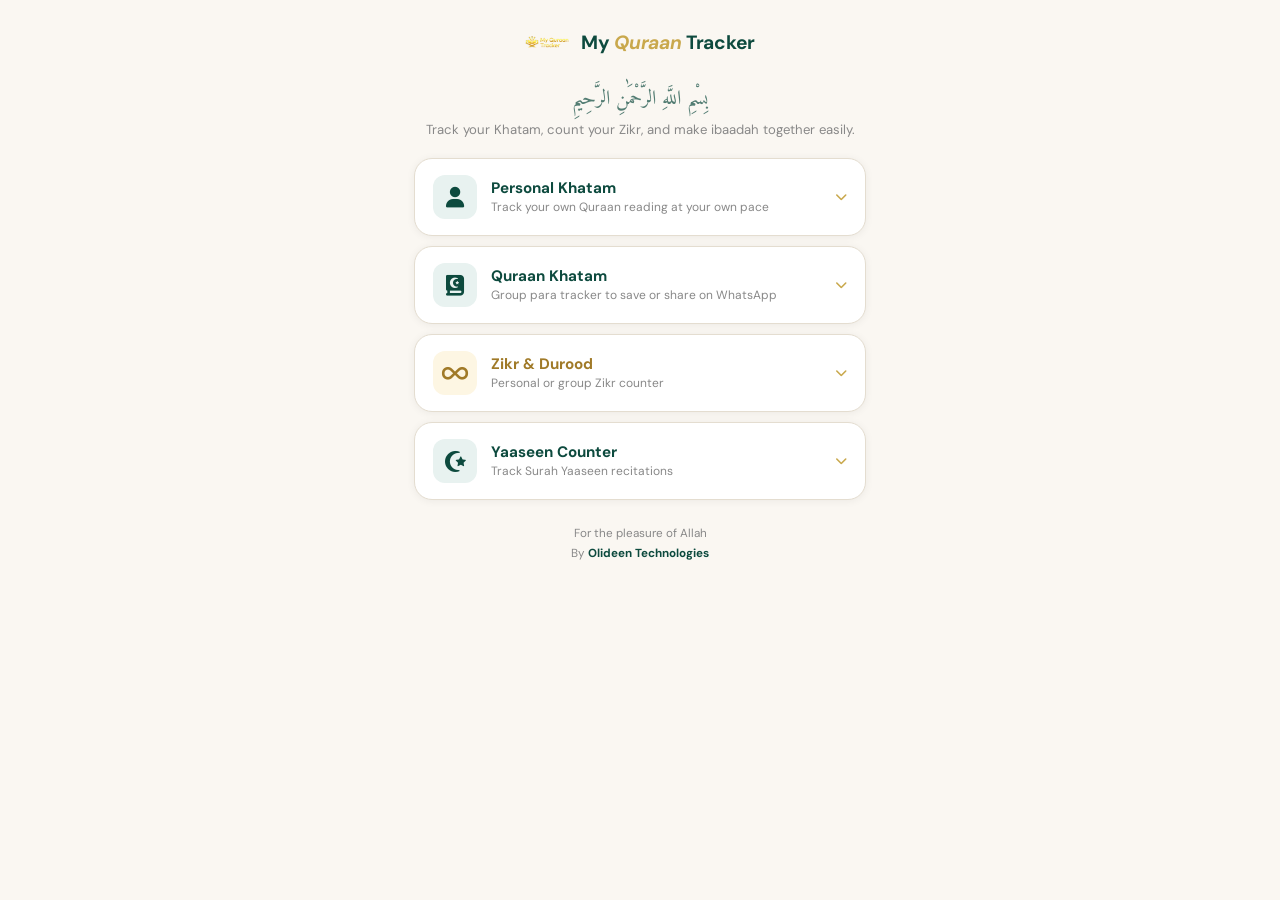
==== commit 1231cdb7: "updated zikr" ====
--- a/index.html
+++ b/index.html
@@ -15,8 +15,11 @@
   <meta name="twitter:description" content="Organise your group Khatam and Zikr counts in one place.">
   <meta name="twitter:image" content="https://myquraantracker.netlify.app/MQT_logo.png">
   <link rel="canonical" href="https://myquraantracker.netlify.app">
-  <link rel="icon" type="image/png" href="MQT_logo.png">
-  <link rel="apple-touch-icon" href="MQT_logo.png">
+  <link rel="icon" type="image/x-icon" href="favicon.ico">
+  <link rel="icon" type="image/png" sizes="32x32" href="favicon-32x32.png">
+  <link rel="icon" type="image/png" sizes="16x16" href="favicon-16x16.png">
+  <link rel="apple-touch-icon" sizes="180x180" href="apple-touch-icon.png">
+  <link rel="manifest" href="site.webmanifest">
   <link rel="stylesheet" href="https://cdnjs.cloudflare.com/ajax/libs/font-awesome/6.5.0/css/all.min.css">
   <link rel="preconnect" href="https://fonts.googleapis.com">
   <link rel="preconnect" href="https://fonts.gstatic.com" crossorigin>
@@ -149,7 +152,7 @@
         <div class="tool-icon gold"><i class="fas fa-infinity"></i></div>
         <div class="tool-info">
           <div class="tool-name gold-name">Zikr & Durood</div>
-          <div class="tool-tagline">Quick tasbeeh or group counter</div>
+          <div class="tool-tagline">Personal or group Zikr counter</div>
         </div>
         <div class="tool-chevron"><i class="fas fa-chevron-down"></i></div>
       </div>
@@ -158,31 +161,32 @@
           <div class="tool-arabic">اذْكُرُوا اللَّهَ ذِكْرًا كَثِيرًا</div>
           <div class="divider"></div>
 
-          <div class="section-label">Quick Tasbeeh</div>
-          <div class="tap-zone tap-zone-sm">
-            <div class="big-number gold-num" id="standalone-count">0</div>
-            <button class="tap-circle gold-tap" onclick="tapStandalone()">
-              <i class="fas fa-hand-point-up tap-circle-icon"></i>
-              TAP
-            </button>
+          <div class="section-label c-teal">Personal Zikr</div>
+
+          <div id="personal-zikr-form">
+            <input type="text" class="field" id="personalZikrDesc" placeholder="Name this Zikr… (e.g. Durood Ibrahim)">
+            <button class="btn btn-teal" onclick="createPersonalZikr()"><i class="fas fa-plus"></i> Start Zikr</button>
           </div>
-          <div class="stat-row">
-            <div class="stat-pill gold-pill">
-              <span class="stat-val gold-val" id="standalone-session">0</span>
-              <span class="stat-lbl">This Session</span>
-            </div>
-            <div class="stat-pill teal-pill">
-              <span class="stat-val" id="standalone-saved">0</span>
-              <span class="stat-lbl">Total Saved</span>
-            </div>
+
+          <div id="personal-zikr-view" class="hidden">
+            <div class="zikr-title" id="personal-zikr-view-title"></div>
+            <div class="big-number" id="personal-zikr-total">0</div>
+            <input type="text" class="field field-center" id="personalZikrName" placeholder="Your name…">
+            <input type="number" class="field" id="personalZikrCount" placeholder="How many did you read?">
+            <div class="btn-row">
+              <button class="btn btn-teal btn-flex" onclick="savePersonalZikrSession()"><i class="fas fa-floppy-disk"></i> Save My Count</button>
+              <button class="btn btn-ghost btn-flex" onclick="togglePersonalZikrLink()"><i class="fas fa-link"></i> My Link</button>
+            </div>
+            <div id="personal-zikr-link-section" class="hidden">
+              <input type="text" class="field" id="personalZikrLink" readonly>
+              <button class="btn btn-ghost btn-full" id="personalZikrLinkCopyBtn" onclick="copyPersonalZikrLink()"><i class="fas fa-copy"></i> Copy Link</button>
+              <div class="info-box">💡 <strong>Tip:</strong> Save this link in your phone notes. Open it anytime to continue tracking this Zikr.</div>
+            </div>
+            <button class="btn btn-ghost btn-full" onclick="resetPersonalZikr()"><i class="fas fa-arrow-left"></i> New Zikr</button>
           </div>
-          <div class="btn-row">
-            <button class="btn btn-gold btn-flex" onclick="saveStandalone()"><i class="fas fa-floppy-disk"></i> Save</button>
-            <button class="btn btn-ghost" onclick="resetStandalone()"><i class="fas fa-rotate-left"></i> Reset</button>
-          </div>
 
           <div class="divider divider-lg"></div>
-          <div class="section-label">Group Counter</div>
+          <div class="section-label c-gold">Group Zikr</div>
 
           <div id="zikr-form">
             <input type="text" class="field" id="zikr-desc" placeholder="What are you counting? (e.g. Durood Ibrahim)…">
@@ -200,14 +204,8 @@
               <span id="zikr-pct">0%</span>
               <span>Target: <strong id="zikr-target-display" class="c-gold">0</strong></span>
             </div>
-            <div class="tap-zone tap-zone-sm">
-              <div class="big-number" id="zikr-session-count">0</div>
-              <button class="tap-circle" onclick="tapZikr()">
-                <i class="fas fa-hand-point-up tap-circle-icon"></i>
-                TAP
-              </button>
-            </div>
             <input type="text" class="field field-center" id="zikr-name" placeholder="Your name…">
+            <input type="number" class="field" id="zikr-count" placeholder="How many did you read?">
             <button class="btn btn-teal" onclick="saveZikrSession()"><i class="fas fa-floppy-disk"></i> Save My Count</button>
             <button class="btn btn-wa" onclick="shareZikrWhatsApp()"><i class="fab fa-whatsapp"></i> Share on WhatsApp</button>
             <p class="note">Share after saving so your family sees your updated count.</p>
@@ -250,18 +248,11 @@
               <span>Total: <strong id="yaaseen-total" class="c-teal">0</strong></span>
               <span>Target: <strong id="yaaseen-target-display" class="c-gold">0</strong></span>
             </div>
-            <p class="note">Each tap = one full Surah Yaaseen</p>
-            <div class="tap-zone tap-zone-sm">
-              <div class="big-number" id="yaaseen-session">0</div>
-              <button class="tap-circle" onclick="tapYaaseen()">
-                <i class="fas fa-star-and-crescent tap-circle-icon"></i>
-                TAP
-              </button>
-            </div>
             <input type="text" class="field field-center" id="yaaseen-name" placeholder="Your name…">
+            <input type="number" class="field" id="yaaseen-count" placeholder="Number of Yaaseens…">
             <button class="btn btn-teal" onclick="saveYaaseenSession()"><i class="fas fa-floppy-disk"></i> Save My Count</button>
             <button class="btn btn-wa" onclick="shareYaaseenWhatsApp()"><i class="fab fa-whatsapp"></i> Share on WhatsApp</button>
-            <p class="note">Share after saving so your family sees your updated count.</p>
+            <p class="note"><strong>Share after saving so your family sees your updated count.</strong></p>
             <div class="section-label">Contributions</div>
             <div id="yaaseen-contributions"><div class="empty-state">No contributions yet, then be the first!</div></div>
             <button class="btn btn-ghost btn-full" onclick="resetYaaseen()"><i class="fas fa-arrow-left"></i> New Yaaseen Counter</button>
@@ -314,10 +305,18 @@
   if (!res.ok) { var e = await res.text(); throw new Error(e); }
   var t = await res.text(); return t ? JSON.parse(t) : null;
 }
+function sbRpc(name, params) {
+  return sbFetch('rpc/' + name, { method: 'POST', body: JSON.stringify(params) });
+}
 
 // ── UTILS ─────────────────────────────────────
 function getParam(n) { return new URLSearchParams(window.location.search).get(n); }
 function generateCode() { return Math.random().toString(36).substring(2,7).toUpperCase(); }
+function escapeHtml(s) {
+  return String(s == null ? '' : s).replace(/[&<>"']/g, function(c) {
+    return ({'&':'&amp;','<':'&lt;','>':'&gt;','"':'&quot;',"'":'&#39;'})[c];
+  });
+}
 
 function getSATimestamp() {
   var d = new Intl.DateTimeFormat('en-ZA', {
@@ -397,7 +396,7 @@
 
 async function loadPersonalKhatm(id) {
   try {
-    var rows = await sbFetch('personal_khatms?id=eq.'+id+'&select=*');
+    var rows = await sbRpc('get_personal_khatm', {p_id:id});
     if (!rows || !rows.length) { alert('Khatam not found.'); return; }
     activePersonalKhatm = rows[0];
     showPersonalKhatmView(activePersonalKhatm);
@@ -443,10 +442,7 @@
   }
   renderPersonalKhatm(activePersonalKhatm);
   try {
-    await sbFetch('personal_khatms?id=eq.'+activePersonalKhatm.id, {
-      method:'PATCH', prefer:'return=minimal',
-      body: JSON.stringify({paras:activePersonalKhatm.paras, updated_at:new Date().toISOString()})
-    });
+    await sbRpc('update_personal_khatm', {p_id:activePersonalKhatm.id, p_paras:activePersonalKhatm.paras});
   } catch(e) {
     para.completed = prevCompleted; para.completedAt = prevDate;
     renderPersonalKhatm(activePersonalKhatm);
@@ -459,10 +455,7 @@
   var btn = document.querySelector('#personal-khatm-view .btn-teal');
   loading(btn, 'Saving…');
   try {
-    await sbFetch('personal_khatms?id=eq.'+activePersonalKhatm.id, {
-      method:'PATCH', prefer:'return=minimal',
-      body: JSON.stringify({paras:activePersonalKhatm.paras, updated_at:new Date().toISOString()})
-    });
+    await sbRpc('update_personal_khatm', {p_id:activePersonalKhatm.id, p_paras:activePersonalKhatm.paras});
     btn.innerHTML = '<i class="fas fa-check"></i> Saved!';
     setTimeout(function(){ loaded(btn); btn.innerHTML = '<i class="fas fa-floppy-disk"></i> Save'; }, 1500);
   } catch(e) { alert('Could not save. Please check your connection.'); loaded(btn); }
@@ -538,11 +531,11 @@
       +'<span class="para-num">'+p.number+'</span>'
       +'<span class="para-name">'+PARA_NAMES[p.number-1]+'</span>'
       +'<span class="para-tick"><i class="fas fa-check"></i></span>'
-      +'<span class="para-who">'+p.assignedTo+'</span></div>';
+      +'<span class="para-who">'+escapeHtml(p.assignedTo)+'</span></div>';
     if (p.assignedTo) return '<div class="para-tile assigned" onclick="markParaDone('+p.number+')">'
       +'<span class="para-num">'+p.number+'</span>'
       +'<span class="para-name">'+PARA_NAMES[p.number-1]+'</span>'
-      +'<span class="para-who">'+p.assignedTo+'</span>'
+      +'<span class="para-who">'+escapeHtml(p.assignedTo)+'</span>'
       +'<span class="para-hint" style="color:var(--gold-dark)">Tap → done</span></div>';
     return '<div class="para-tile available" onclick="claimPara('+p.number+')">'
       +'<span class="para-num">'+p.number+'</span>'
@@ -560,7 +553,7 @@
   para.assignedTo = name;
   renderKhatm(activeKhatm);
   try {
-    await sbFetch('khatms?id=eq.'+activeKhatm.id, { method:'PATCH', prefer:'return=minimal', body: JSON.stringify({paras:activeKhatm.paras}) });
+    await sbRpc('update_khatm', {p_id:activeKhatm.id, p_paras:activeKhatm.paras});
     saveKhatmLocal(activeKhatm);
   } catch(e) { para.assignedTo = ''; renderKhatm(activeKhatm); alert('Could not claim para. Please try again.'); }
 }
@@ -573,7 +566,7 @@
   para.completed = true;
   renderKhatm(activeKhatm);
   try {
-    await sbFetch('khatms?id=eq.'+activeKhatm.id, { method:'PATCH', prefer:'return=minimal', body: JSON.stringify({paras:activeKhatm.paras}) });
+    await sbRpc('update_khatm', {p_id:activeKhatm.id, p_paras:activeKhatm.paras});
     saveKhatmLocal(activeKhatm);
   } catch(e) { para.completed = false; renderKhatm(activeKhatm); alert('Could not mark as done. Please try again.'); }
 }
@@ -583,7 +576,7 @@
   var btn = document.querySelector('#khatm-view .btn-teal');
   loading(btn, 'Saving…');
   try {
-    await sbFetch('khatms?id=eq.'+activeKhatm.id, { method:'PATCH', prefer:'return=minimal', body: JSON.stringify({paras:activeKhatm.paras}) });
+    await sbRpc('update_khatm', {p_id:activeKhatm.id, p_paras:activeKhatm.paras});
     saveKhatmLocal(activeKhatm);
     btn.innerHTML = '<i class="fas fa-check"></i> Saved!';
     setTimeout(function(){ loaded(btn); btn.innerHTML = '<i class="fas fa-floppy-disk"></i> Save'; }, 1800);
@@ -626,7 +619,7 @@
     var pct  = Math.round((done/30)*100);
     return '<div class="khatm-row" onclick="loadKhatmById(\''+k.id+'\')">'
       +'<div class="khatm-row-icon"><i class="fas fa-book-quran"></i></div>'
-      +'<div style="flex:1"><div class="khatm-row-name">'+k.description+'</div>'
+      +'<div style="flex:1"><div class="khatm-row-name">'+escapeHtml(k.description)+'</div>'
       +'<div class="khatm-row-meta">'+done+'/30 paras done</div>'
       +'<div class="progress-wrap"><div class="progress-fill" style="width:'+pct+'%"></div></div></div>'
       +'<div class="khatm-row-pct">'+pct+'%</div></div>';
@@ -639,7 +632,7 @@
   hide('khatm-form'); show('khatm-view');
   el('khatm-view-title').textContent = 'Loading…';
   try {
-    var rows = await sbFetch('khatms?id=eq.'+id+'&select=*');
+    var rows = await sbRpc('get_khatm', {p_id:id});
     if (!rows || !rows.length) { alert('Khatam not found.'); resetKhatm(); return; }
     activeKhatm = rows[0];
     window.history.replaceState({}, '', '?k='+id);
@@ -649,40 +642,98 @@
 }
 
 // ══════════════════════════════════════════════
-//  ZIKR — standalone (localStorage)
-// ══════════════════════════════════════════════
-var standaloneSession = 0;
-
-function tapStandalone() {
-  standaloneSession++;
-  var e = el('standalone-count');
-  e.textContent = standaloneSession.toLocaleString();
-  e.classList.add('pop'); setTimeout(function(){ e.classList.remove('pop'); }, 200);
-  el('standalone-session').textContent = standaloneSession.toLocaleString();
-}
-
-function saveStandalone() {
-  var prev = parseInt(localStorage.getItem('mqt_standalone_total') || '0');
-  var total = prev + standaloneSession;
-  localStorage.setItem('mqt_standalone_total', total);
-  standaloneSession = 0;
-  el('standalone-count').textContent = el('standalone-session').textContent = '0';
-  el('standalone-saved').textContent = total.toLocaleString();
-}
-
-function resetStandalone() {
-  if (!confirm('Reset all counts?')) return;
-  standaloneSession = 0;
-  localStorage.removeItem('mqt_standalone_total');
-  ['standalone-count','standalone-session','standalone-saved'].forEach(function(id){
-    el(id).textContent = '0';
+//  PERSONAL ZIKR
+// ══════════════════════════════════════════════
+var activePersonalZikr = null;
+
+function generatePersonalZikrId() {
+  return 'pz_' + Math.random().toString(36).substring(2, 8);
+}
+
+async function initPersonalZikrPage() {
+  var pzParam = getParam('pz');
+  if (pzParam) { await loadPersonalZikr(pzParam); }
+}
+
+async function createPersonalZikr() {
+  var desc = el('personalZikrDesc').value.trim();
+  if (!desc) { alert('Please enter a name for your Zikr.'); return; }
+  var btn = document.querySelector('#personal-zikr-form .btn-teal');
+  loading(btn, 'Creating…');
+  var id = generatePersonalZikrId();
+  try {
+    await sbFetch('personal_zikr', { method:'POST', prefer:'return=minimal', body: JSON.stringify({id, description:desc, total:0}) });
+    activePersonalZikr = {id, description:desc, total:0};
+    window.history.replaceState({}, '', '?pz='+id);
+    showPersonalZikrView(activePersonalZikr);
+  } catch(e) { alert('Could not create Zikr. Check your connection.'); }
+  loaded(btn);
+}
+
+async function loadPersonalZikr(id) {
+  try {
+    var rows = await sbRpc('get_personal_zikr', {p_id:id});
+    if (!rows || !rows.length) { alert('Zikr not found.'); return; }
+    activePersonalZikr = rows[0];
+    showPersonalZikrView(activePersonalZikr);
+  } catch(e) { alert('Could not load Zikr. Check your connection.'); }
+}
+
+function showPersonalZikrView(z) {
+  hide('personal-zikr-form'); show('personal-zikr-view'); renderPersonalZikr(z);
+}
+
+function renderPersonalZikr(z) {
+  el('personal-zikr-view-title').textContent = z.description;
+  el('personal-zikr-total').textContent = z.total.toLocaleString();
+}
+
+async function savePersonalZikrSession() {
+  if (!activePersonalZikr) return;
+  var name = el('personalZikrName').value.trim();
+  var count = parseInt(el('personalZikrCount').value);
+  if (!name || !count || count <= 0) { alert('Please enter your name and a number greater than zero.'); return; }
+  var btn = document.querySelector('#personal-zikr-view .btn-teal');
+  loading(btn, 'Saving…');
+  activePersonalZikr.total += count;
+  el('personalZikrName').value = ''; el('personalZikrCount').value = '';
+  renderPersonalZikr(activePersonalZikr);
+  try {
+    await sbRpc('update_personal_zikr', {p_id:activePersonalZikr.id, p_total:activePersonalZikr.total});
+  } catch(e) {
+    activePersonalZikr.total -= count;
+    el('personalZikrName').value = name; el('personalZikrCount').value = count;
+    renderPersonalZikr(activePersonalZikr); alert('Could not save. Please try again.');
+  }
+  loaded(btn);
+}
+
+function togglePersonalZikrLink() {
+  if (!activePersonalZikr) return;
+  el('personalZikrLink').value = APP_DOMAIN + '/?pz=' + activePersonalZikr.id;
+  el('personal-zikr-link-section').classList.toggle('hidden');
+}
+
+function copyPersonalZikrLink() {
+  var link = el('personalZikrLink').value;
+  navigator.clipboard.writeText(link).then(function(){
+    var btn = el('personalZikrLinkCopyBtn');
+    btn.innerHTML = '<i class="fas fa-check"></i> Copied!';
+    setTimeout(function(){ btn.innerHTML = '<i class="fas fa-copy"></i> Copy Link'; }, 1800);
   });
 }
 
+function resetPersonalZikr() {
+  activePersonalZikr = null;
+  window.history.replaceState({}, '', window.location.pathname);
+  show('personal-zikr-form'); hide('personal-zikr-view');
+  el('personalZikrDesc').value = '';
+}
+
 // ══════════════════════════════════════════════
 //  ZIKR — group (Supabase)
 // ══════════════════════════════════════════════
-var zikrSession = 0, currentZikr = null;
+var currentZikr = null;
 
 async function createZikr() {
   var desc = el('zikr-desc').value.trim();
@@ -702,11 +753,10 @@
 }
 
 function resetZikr() {
-  currentZikr = null; zikrSession = 0;
+  currentZikr = null;
   window.history.replaceState({}, '', window.location.pathname);
   show('zikr-form'); hide('zikr-view');
   el('zikr-desc').value = el('zikr-target').value = '';
-  el('zikr-session-count').textContent = '0';
 }
 
 function renderZikr(z) {
@@ -719,36 +769,29 @@
   el('zikr-contributions').innerHTML = z.contributions.length === 0
     ? '<div class="empty-state">No contributions yet — be the first!</div>'
     : z.contributions.map(function(c){
-        return '<div class="contrib-item"><span class="contrib-name">'+c.name+'</span><span class="contrib-count">'+c.count.toLocaleString()+'</span></div>';
+        return '<div class="contrib-item"><span class="contrib-name">'+escapeHtml(c.name)+'</span><span class="contrib-count">'+c.count.toLocaleString()+'</span></div>';
       }).join('');
 }
 
-function tapZikr() {
-  zikrSession++;
-  var e = el('zikr-session-count');
-  e.textContent = zikrSession.toLocaleString();
-  e.classList.add('pop'); setTimeout(function(){ e.classList.remove('pop'); }, 200);
-}
-
 async function saveZikrSession() {
-  if (zikrSession===0) { alert('Tap first!'); return; }
   if (!currentZikr) return;
-  var name = el('zikr-name').value.trim() || 'Anonymous';
+  var name = el('zikr-name').value.trim();
+  var count = parseInt(el('zikr-count').value);
+  if (!name || !count || count <= 0) { alert('Please enter your name and a number greater than zero.'); return; }
   var btn = document.querySelector('#zikr-view .btn-teal');
   loading(btn, 'Saving…');
-  currentZikr.total += zikrSession;
+  currentZikr.total += count;
   var ex = currentZikr.contributions.find(function(c){ return c.name===name; });
-  if (ex) ex.count += zikrSession;
-  else currentZikr.contributions.push({name, count:zikrSession});
-  var saved = zikrSession; zikrSession = 0;
-  el('zikr-session-count').textContent = '0';
+  if (ex) ex.count += count;
+  else currentZikr.contributions.push({name, count:count});
+  el('zikr-name').value = ''; el('zikr-count').value = '';
   renderZikr(currentZikr);
   try {
-    await sbFetch('zikr_counters?id=eq.'+currentZikr.id, { method:'PATCH', prefer:'return=minimal', body: JSON.stringify({total:currentZikr.total, contributions:currentZikr.contributions}) });
+    await sbRpc('update_zikr_counter', {p_id:currentZikr.id, p_total:currentZikr.total, p_contributions:currentZikr.contributions});
   } catch(e) {
-    currentZikr.total -= saved;
-    if (ex) ex.count -= saved; else currentZikr.contributions.pop();
-    zikrSession = saved; el('zikr-session-count').textContent = saved.toLocaleString();
+    currentZikr.total -= count;
+    if (ex) ex.count -= count; else currentZikr.contributions.pop();
+    el('zikr-name').value = name; el('zikr-count').value = count;
     renderZikr(currentZikr); alert('Could not save. Please try again.');
   }
   loaded(btn);
@@ -765,7 +808,7 @@
 // ══════════════════════════════════════════════
 //  YAASEEN (Supabase)
 // ══════════════════════════════════════════════
-var yaaseenSession = 0, currentYaaseen = null;
+var currentYaaseen = null;
 
 async function createYaaseen() {
   var desc = el('yaaseen-desc').value.trim();
@@ -785,11 +828,10 @@
 }
 
 function resetYaaseen() {
-  currentYaaseen = null; yaaseenSession = 0;
+  currentYaaseen = null;
   window.history.replaceState({}, '', window.location.pathname);
   show('yaaseen-form'); hide('yaaseen-view');
   el('yaaseen-desc').value = el('yaaseen-target').value = '';
-  el('yaaseen-session').textContent = '0';
 }
 
 function renderYaaseen(y) {
@@ -800,36 +842,29 @@
   el('yaaseen-contributions').innerHTML = y.contributions.length === 0
     ? '<div class="empty-state">No contributions yet — be the first!</div>'
     : y.contributions.map(function(c){
-        return '<div class="contrib-item"><span class="contrib-name">'+c.name+'</span><span class="contrib-count">'+c.count+'</span></div>';
+        return '<div class="contrib-item"><span class="contrib-name">'+escapeHtml(c.name)+'</span><span class="contrib-count">'+c.count+'</span></div>';
       }).join('');
 }
 
-function tapYaaseen() {
-  yaaseenSession++;
-  var e = el('yaaseen-session');
-  e.textContent = yaaseenSession;
-  e.classList.add('pop'); setTimeout(function(){ e.classList.remove('pop'); }, 200);
-}
-
 async function saveYaaseenSession() {
-  if (yaaseenSession===0) { alert('Tap first!'); return; }
   if (!currentYaaseen) return;
-  var name = el('yaaseen-name').value.trim() || 'Anonymous';
+  var name = el('yaaseen-name').value.trim();
+  var count = parseInt(el('yaaseen-count').value);
+  if (!name || !count || count <= 0) { alert('Please enter your name and a number greater than zero.'); return; }
   var btn = document.querySelector('#yaaseen-view .btn-teal');
   loading(btn, 'Saving…');
-  currentYaaseen.total += yaaseenSession;
+  currentYaaseen.total += count;
   var ex = currentYaaseen.contributions.find(function(c){ return c.name===name; });
-  if (ex) ex.count += yaaseenSession;
-  else currentYaaseen.contributions.push({name, count:yaaseenSession});
-  var saved = yaaseenSession; yaaseenSession = 0;
-  el('yaaseen-session').textContent = '0';
+  if (ex) ex.count += count;
+  else currentYaaseen.contributions.push({name, count:count});
+  el('yaaseen-name').value = ''; el('yaaseen-count').value = '';
   renderYaaseen(currentYaaseen);
   try {
-    await sbFetch('yaaseen_counters?id=eq.'+currentYaaseen.id, { method:'PATCH', prefer:'return=minimal', body: JSON.stringify({total:currentYaaseen.total, contributions:currentYaaseen.contributions}) });
+    await sbRpc('update_yaaseen_counter', {p_id:currentYaaseen.id, p_total:currentYaaseen.total, p_contributions:currentYaaseen.contributions});
   } catch(e) {
-    currentYaaseen.total -= saved;
-    if (ex) ex.count -= saved; else currentYaaseen.contributions.pop();
-    yaaseenSession = saved; el('yaaseen-session').textContent = saved;
+    currentYaaseen.total -= count;
+    if (ex) ex.count -= count; else currentYaaseen.contributions.pop();
+    el('yaaseen-name').value = name; el('yaaseen-count').value = count;
     renderYaaseen(currentYaaseen); alert('Could not save. Please try again.');
   }
   loaded(btn);
@@ -848,12 +883,15 @@
 // ══════════════════════════════════════════════
 window.addEventListener('DOMContentLoaded', async function() {
 
-  el('standalone-saved').textContent = (parseInt(localStorage.getItem('mqt_standalone_total') || '0')).toLocaleString();
   loadMyKhatms();
 
   var pkParam = getParam('pk');
   if (pkParam) { el('tool-personal-khatm').classList.add('open'); }
   await initPersonalKhatmPage();
+
+  var pzParam = getParam('pz');
+  if (pzParam) { el('tool-zikr').classList.add('open'); }
+  await initPersonalZikrPage();
 
   var kParam = getParam('k'), zParam = getParam('z'), yParam = getParam('y');
 
@@ -862,7 +900,7 @@
     hide('khatm-form'); show('khatm-view');
     el('khatm-view-title').textContent = 'Loading…';
     try {
-      var rows = await sbFetch('khatms?id=eq.'+kParam+'&select=*');
+      var rows = await sbRpc('get_khatm', {p_id:kParam});
       if (rows && rows.length) { activeKhatm = rows[0]; saveKhatmLocal(activeKhatm); renderKhatm(activeKhatm); }
       else el('khatm-view-title').textContent = 'Khatam not found.';
     } catch(e) { el('khatm-view-title').textContent = 'Could not load. Check your connection.'; }
@@ -872,7 +910,7 @@
     hide('zikr-form'); show('zikr-view');
     el('zikr-view-title').textContent = 'Loading…';
     try {
-      var zRows = await sbFetch('zikr_counters?id=eq.'+zParam+'&select=*');
+      var zRows = await sbRpc('get_zikr_counter', {p_id:zParam});
       if (zRows && zRows.length) { currentZikr = zRows[0]; renderZikr(currentZikr); }
       else el('zikr-view-title').textContent = 'Counter not found.';
     } catch(e) { el('zikr-view-title').textContent = 'Could not load. Check your connection.'; }
@@ -882,7 +920,7 @@
     hide('yaaseen-form'); show('yaaseen-view');
     el('yaaseen-view-title').textContent = 'Loading…';
     try {
-      var yRows = await sbFetch('yaaseen_counters?id=eq.'+yParam+'&select=*');
+      var yRows = await sbRpc('get_yaaseen_counter', {p_id:yParam});
       if (yRows && yRows.length) { currentYaaseen = yRows[0]; renderYaaseen(currentYaaseen); }
       else el('yaaseen-view-title').textContent = 'Counter not found.';
     } catch(e) { el('yaaseen-view-title').textContent = 'Could not load. Check your connection.'; }
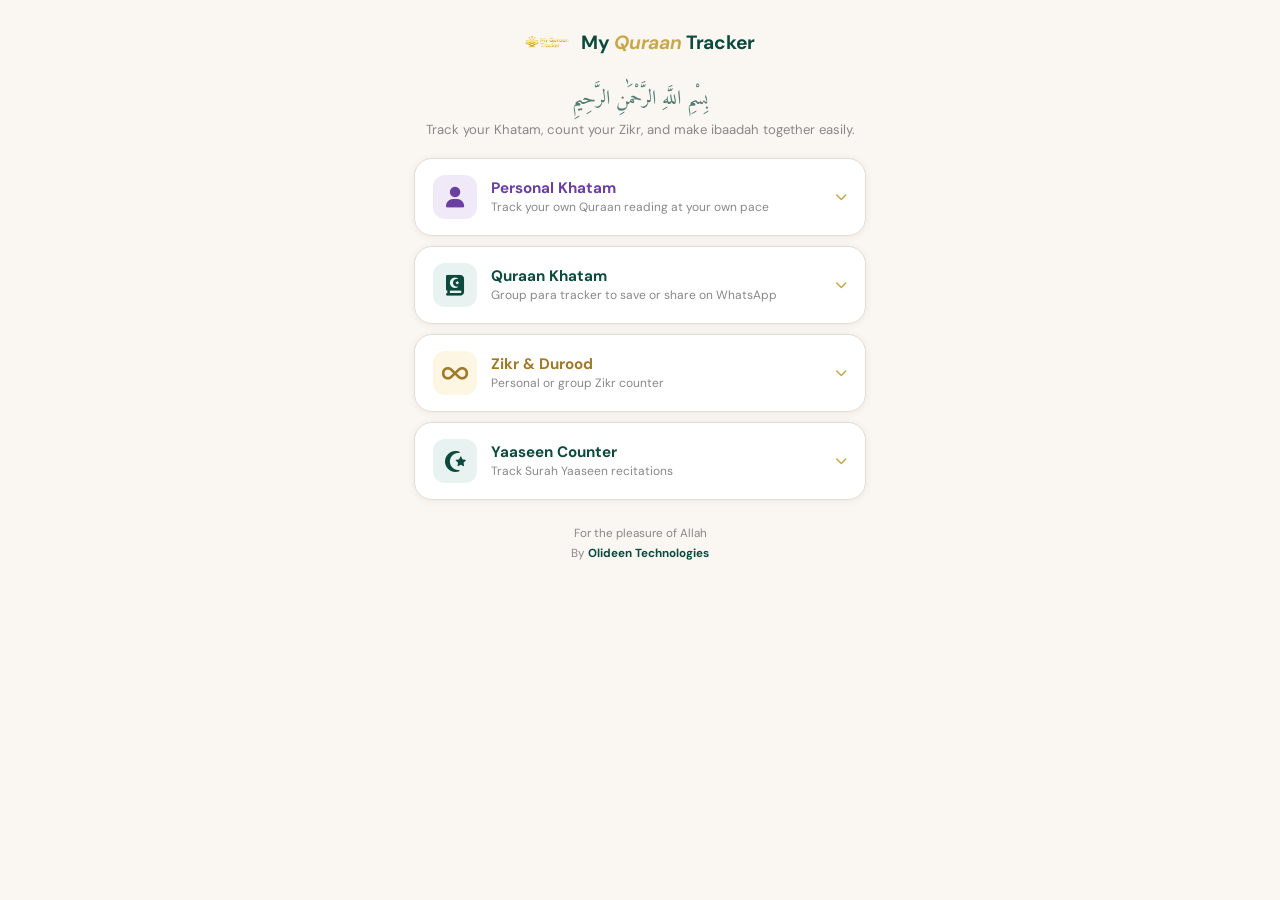
==== commit 60b6deaa: "updated colour" ====
--- a/index.html
+++ b/index.html
@@ -165,12 +165,22 @@
 
           <div id="personal-zikr-form">
             <input type="text" class="field" id="personalZikrDesc" placeholder="Name this Zikr… (e.g. Durood Ibrahim)">
+            <input type="number" class="field" id="personalZikrTarget" placeholder="Target (e.g. 100, 1000)…">
             <button class="btn btn-teal" onclick="createPersonalZikr()"><i class="fas fa-plus"></i> Start Zikr</button>
           </div>
 
           <div id="personal-zikr-view" class="hidden">
-            <div class="zikr-title" id="personal-zikr-view-title"></div>
-            <div class="big-number" id="personal-zikr-total">0</div>
+            <div class="tap-zone tap-zone-sm">
+              <div class="zikr-title" id="personal-zikr-view-title"></div>
+              <div class="big-number" id="personal-zikr-total">0</div>
+            </div>
+            <div class="progress-wrap">
+              <div class="progress-fill" id="personal-zikr-progress-fill" style="width:0%"></div>
+            </div>
+            <div class="progress-meta">
+              <span>Target: <strong id="personal-zikr-target-display" class="c-gold">0</strong></span>
+              <span id="personal-zikr-pct">0%</span>
+            </div>
             <input type="text" class="field field-center" id="personalZikrName" placeholder="Your name…">
             <input type="number" class="field" id="personalZikrCount" placeholder="How many did you read?">
             <div class="btn-row">
@@ -425,7 +435,7 @@
     return '<div class="para-tile available" onclick="togglePersonalPara('+p.number+')">'
       +'<span class="para-num">'+p.number+'</span>'
       +'<span class="para-name">'+PARA_NAMES[p.number-1]+'</span>'
-      +'<span class="para-hint" style="color:var(--teal-mid)">Tap to mark done</span></div>';
+      +'<span class="para-hint" style="color:var(--purple)">Tap to mark done</span></div>';
   }).join('');
 }
 
@@ -657,13 +667,14 @@
 
 async function createPersonalZikr() {
   var desc = el('personalZikrDesc').value.trim();
+  var target = parseInt(el('personalZikrTarget').value) || 100;
   if (!desc) { alert('Please enter a name for your Zikr.'); return; }
   var btn = document.querySelector('#personal-zikr-form .btn-teal');
   loading(btn, 'Creating…');
   var id = generatePersonalZikrId();
   try {
-    await sbFetch('personal_zikr', { method:'POST', prefer:'return=minimal', body: JSON.stringify({id, description:desc, total:0}) });
-    activePersonalZikr = {id, description:desc, total:0};
+    await sbFetch('personal_zikr', { method:'POST', prefer:'return=minimal', body: JSON.stringify({id, description:desc, target, total:0}) });
+    activePersonalZikr = {id, description:desc, target, total:0};
     window.history.replaceState({}, '', '?pz='+id);
     showPersonalZikrView(activePersonalZikr);
   } catch(e) { alert('Could not create Zikr. Check your connection.'); }
@@ -686,6 +697,10 @@
 function renderPersonalZikr(z) {
   el('personal-zikr-view-title').textContent = z.description;
   el('personal-zikr-total').textContent = z.total.toLocaleString();
+  el('personal-zikr-target-display').textContent = z.target.toLocaleString();
+  var pct = Math.min(100, Math.round((z.total/z.target)*100));
+  el('personal-zikr-progress-fill').style.width = pct+'%';
+  el('personal-zikr-pct').textContent = pct+'%';
 }
 
 async function savePersonalZikrSession() {
--- a/style.css
+++ b/style.css
@@ -8,6 +8,8 @@
   --gold:       #C9A84C;
   --gold-dark:  #a07a28;
   --gold-soft:  #fdf6e3;
+  --purple:     #6B3FA0;
+  --purple-soft: #F0EAF8;
   --cream:      #FAF7F2;
   --cream-dark: #f0ebe0;
   --border:     #e4ddd0;
@@ -474,4 +476,18 @@
   font-weight: 700;
   text-decoration: none;
 }
-.footer-link:hover { text-decoration: underline; }+.footer-link:hover { text-decoration: underline; }
+
+/* ── PERSONAL KHATAM — purple accent (scoped override, teal stays everywhere else) ── */
+#tool-personal-khatm .tool-icon.teal        { background: var(--purple-soft); color: var(--purple); }
+#tool-personal-khatm .tool-name             { color: var(--purple); }
+#tool-personal-khatm .tool-arabic           { color: var(--purple); }
+#tool-personal-khatm .btn-teal              { background: var(--purple); }
+#tool-personal-khatm .btn-ghost             { color: var(--purple); }
+#tool-personal-khatm .success-banner        { background: var(--purple); }
+#tool-personal-khatm .khatm-info-title      { color: var(--purple); }
+#tool-personal-khatm .progress-fill         { background: var(--purple); }
+#tool-personal-khatm .para-tile.available   { background: var(--purple-soft); border-color: rgba(107,63,160,0.12); }
+#tool-personal-khatm .para-tile.available .para-num  { color: var(--purple); }
+#tool-personal-khatm .para-tile.available .para-name { color: var(--purple); }
+#tool-personal-khatm .para-tile.completed   { background: var(--purple); }
